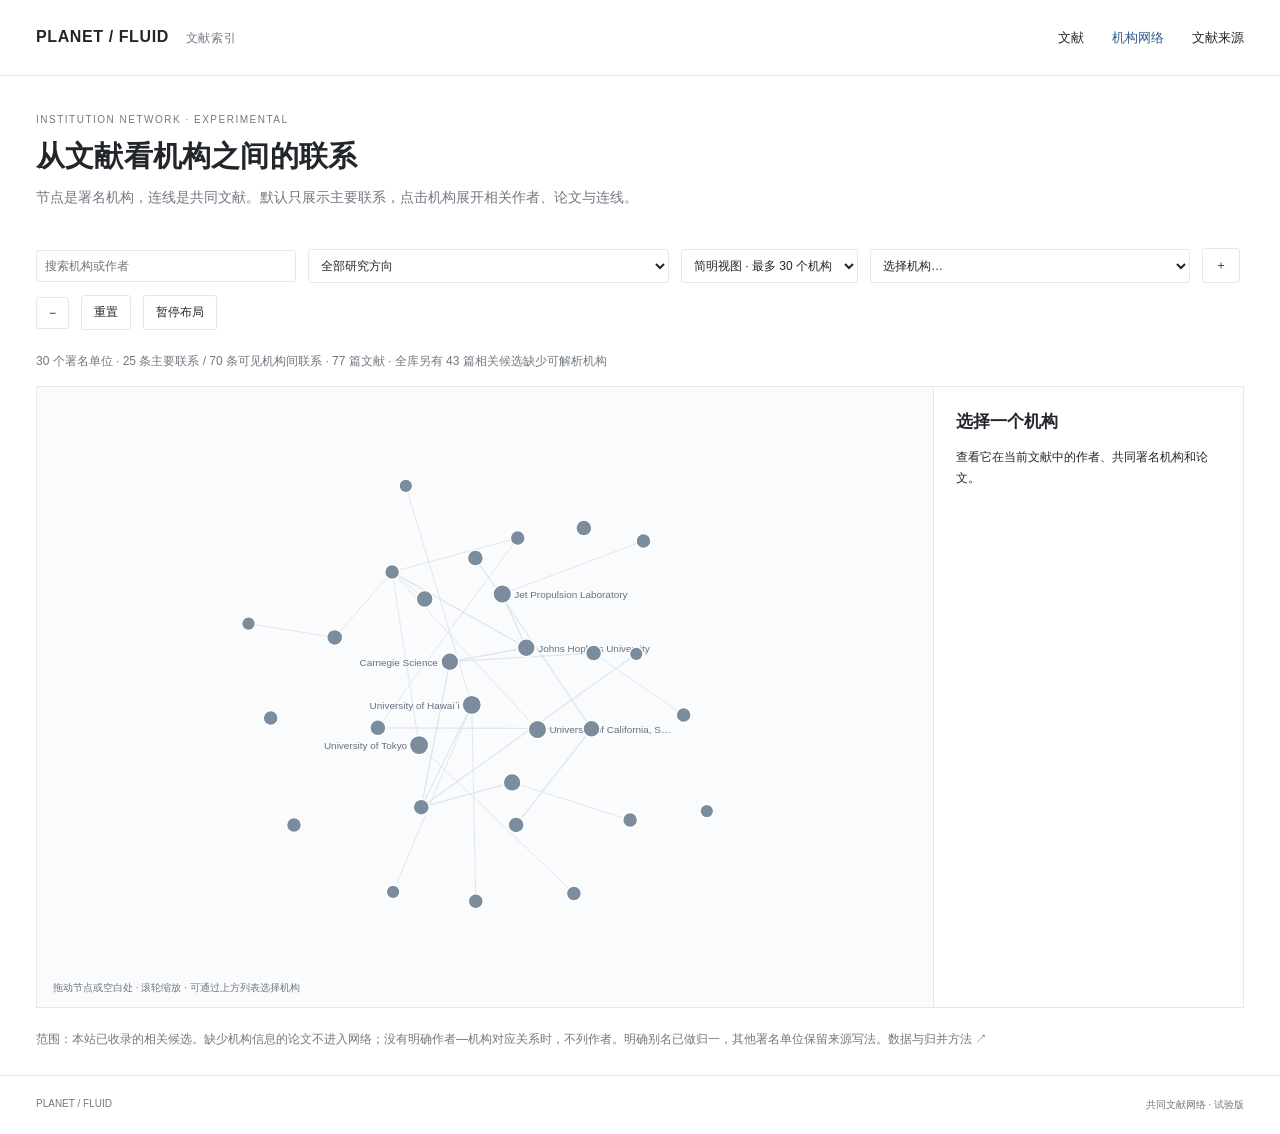
==== network.html @ ff751680 "Split dynamics and ocean/GFD topics and show bilingual research areas" ====
<!doctype html><html lang="zh-CN"><head><meta charset="utf-8"><meta name="viewport" content="width=device-width,initial-scale=1"><title>机构网络 · 行星与流体</title><link rel="icon" href="favicon.svg"><link rel="stylesheet" href="style.css?v=20260924-topics"></head><body><header><a class="brand" href="./">PLANET / FLUID <small>文献索引</small></a><nav aria-label="主导航"><a href="./">文献</a><a class="current" href="network.html">机构网络</a><a href="sources.html">文献来源</a></nav></header><main class="network-main"><section class="intro-header"><div class="eyebrow">INSTITUTION NETWORK · EXPERIMENTAL</div><h1>从文献看机构之间的联系</h1><p>节点是署名机构，连线是共同文献。默认只展示主要联系，点击机构展开相关作者、论文与连线。</p></section><div class="graph-toolbar"><input id="institution-search" type="search" aria-label="搜索机构或作者" placeholder="搜索机构或作者"><select id="network-topic" aria-label="筛选研究方向"><option value="all">全部研究方向</option></select><select id="min-papers" aria-label="最少文献数"><option value="overview" selected>简明视图 · 最多 30 个机构</option><option value="2">至少 2 篇文献的机构</option><option value="1">全部机构</option></select><select id="institution-select" class="institution-select" aria-label="选择机构"><option value="">选择机构…</option></select><button id="zoom-in" aria-label="放大网络">＋</button><button id="zoom-out" aria-label="缩小网络">−</button><button id="reset-graph">重置</button><button id="pause-graph">暂停布局</button></div><div id="graph-stats" class="graph-stats" role="status">正在构建机构网络…</div><div class="graph-layout"><div class="graph-canvas"><svg id="graph" viewBox="0 0 900 620" role="group" aria-label="机构共同文献网络"></svg><div class="graph-hint">拖动节点或空白处 · 滚轮缩放 · 可通过上方列表选择机构</div></div><aside id="graph-detail" class="graph-detail"><h2>选择一个机构</h2><p>查看它在当前文献中的作者、共同署名机构和论文。</p><p>机构信息只反映论文署名，不能据此判断作者目前的任职关系。</p></aside></div><p class="network-disclaimer">范围：本站已收录的相关候选。缺少机构信息的论文不进入网络；没有明确作者—机构对应关系时，不列作者。明确别名已做归一，其他署名单位保留来源写法。<a href="sources.html">数据与归并方法 ↗</a></p></main><footer><span>PLANET / FLUID</span><span>共同文献网络 · 试验版</span></footer><script src="network.js?v=20260924-topics" defer></script></body></html>
---- style.css ----
:root{--ink:#22262b;--muted:#727880;--paper:#fff;--line:#e4e7eb;--accent:#335c8a;--soft:#f5f6f8;--green:#335c8a}*{box-sizing:border-box}body{margin:0;background:var(--paper);color:var(--ink);font-family:-apple-system,BlinkMacSystemFont,"Segoe UI","PingFang SC","Microsoft YaHei",sans-serif;font-size:14px}a{color:inherit;text-decoration:none}a:hover{color:var(--accent);text-decoration:underline}button,input,select{font:inherit}button{cursor:pointer}button,input,select{border:1px solid var(--line);border-radius:3px;background:white;color:var(--ink)}button:focus-visible,a:focus-visible,select:focus-visible,input:focus-visible{outline:2px solid #4777ae;outline-offset:3px}header,main,footer{max-width:1400px;margin:auto}header{min-height:76px;display:flex;gap:22px;align-items:center;justify-content:space-between;border-bottom:1px solid var(--line);padding:14px 36px}.brand{font-size:16px;font-weight:650;letter-spacing:.6px}.brand small{font-size:12px;font-weight:400;color:var(--muted);margin-left:12px}header nav{display:flex;gap:28px;font-size:13px}header .current{color:var(--accent)}main{padding:0 36px}.intro-header{padding:38px 0 26px}.eyebrow{font-size:10px;letter-spacing:1.5px;color:var(--muted)}h1{font-size:29px;letter-spacing:.2px;font-weight:600;margin:12px 0}.intro-header p{color:var(--muted);margin:12px 0 0;font-size:14px}.status-bar{border-top:1px solid var(--line);border-bottom:1px solid var(--line);padding:13px 0;display:flex;justify-content:space-between;gap:15px;color:var(--muted);font-size:12px}.status-bar a{color:var(--accent)}.workspace{display:grid;grid-template-columns:200px minmax(0,1fr);gap:34px;padding-top:28px}.section-label{font-size:11px;color:var(--muted);margin-bottom:14px;letter-spacing:1px}#topics{display:flex;flex-direction:column;gap:2px}#topics button{display:flex;justify-content:space-between;gap:8px;padding:11px 10px;text-align:left;border:0;background:transparent;font-size:12px}#topics button span{font-size:10px;color:var(--muted)}#topics button.active{background:var(--soft);color:var(--accent);font-weight:600;border-left:2px solid var(--accent);border-radius:0}.aside-note{border-top:1px solid var(--line);margin-top:26px;padding:18px 10px;font-size:11px;line-height:1.9;color:var(--muted)}.aside-note p{margin:4px 0}.feed-heading{display:flex;align-items:center;justify-content:space-between;gap:16px;margin-bottom:17px}h2{font-size:18px;font-weight:600;margin:0}.feed-heading h2 span{font-size:12px;color:var(--muted);font-weight:400;margin-left:10px}.search{max-width:380px;width:50%}.search input{padding:10px 12px;width:100%;font-size:12px}.filters{display:flex;justify-content:space-between;align-items:center;flex-wrap:wrap;gap:12px;border-bottom:1px solid var(--line);padding-bottom:15px;font-size:11px}.segments{display:flex;gap:5px}.segments button{border:0;padding:7px 10px;background:transparent;color:var(--muted);font-size:11px}.segments .active{color:var(--ink);background:var(--soft);font-weight:600}.filter-selects{display:flex;gap:14px}.filters select{font-size:11px;padding:5px 3px;max-width:150px}.filters label{color:var(--muted)}#notice{font-size:11px;color:var(--muted);line-height:1.7;margin:12px 0}#notice:empty{display:none}.paper{padding:24px 0;border-bottom:1px solid var(--line)}.paper-meta{display:flex;flex-wrap:wrap;align-items:center;gap:7px 16px;font-size:10px;color:var(--muted);line-height:1.6}.source{color:var(--accent);font-weight:600}.paper h3{font-family:Georgia,"Times New Roman",serif;font-size:20px;line-height:1.4;font-weight:500;margin:10px 0}.authors{font-size:12px;line-height:1.7;color:#505862;overflow-wrap:anywhere}.institutions{font-size:11px;color:var(--muted);line-height:1.7;margin:5px 0;overflow-wrap:anywhere}.tags{display:flex;flex-wrap:wrap;gap:5px;margin:12px 0}.tag{background:var(--soft);font-size:10px;color:#505e6e;padding:3px 7px}.tag.mechanism{background:transparent;border:1px solid var(--line);padding:2px 6px;color:var(--muted)}.intro{margin:14px 0}.intro p{line-height:1.8;font-size:13px;margin:6px 0}.intro p[lang=en]{font-size:12px;line-height:1.65;color:#6c737c}.intro small{font-size:10px;color:#91979d}.reason{font-size:10px;line-height:1.7;color:var(--muted);margin:9px 0}.paper details{font-size:12px;color:var(--muted);margin:11px 0}.paper summary{cursor:pointer;font-size:11px}.paper details p{line-height:1.8;overflow-wrap:anywhere}.paper-actions{display:flex;gap:20px;font-size:11px;color:var(--accent);margin-top:16px}.empty{padding:60px 20px;line-height:2;text-align:center;color:var(--muted)}#more{display:block;margin:24px auto;padding:10px 26px;font-size:12px}#more[hidden]{display:none}#about{margin-top:44px;border-top:1px solid var(--line);padding:28px 0;color:var(--muted);font-size:12px;line-height:1.9}#about h2{font-size:14px;color:var(--ink)}#about a{color:var(--accent)}footer{border-top:1px solid var(--line);display:flex;justify-content:space-between;gap:15px;padding:22px 36px;font-size:10px;color:var(--muted)}.source-page{max-width:1000px;padding-top:36px;padding-bottom:50px}.source-page h1{font-size:28px}.source-page h2{font-size:18px;margin-top:32px}.source-page p,.source-page li{line-height:1.9;font-size:13px}.source-page a{color:var(--accent)}.source-page table{width:100%;border-collapse:collapse;font-size:12px}.source-page td,.source-page th{border-bottom:1px solid var(--line);padding:12px 8px;vertical-align:top;text-align:left;line-height:1.7}.source-page th{font-weight:500;background:var(--soft)}.source-group h3{font-size:14px;margin-top:28px}.source-state{font-size:10px;color:var(--muted);display:block}.directory-link{display:inline-block;margin:6px 18px 6px 0}.network-main{max-width:1600px}.graph-toolbar{display:flex;gap:12px;flex-wrap:wrap;align-items:center;padding:15px 0;font-size:12px}.graph-toolbar input,.graph-toolbar select{padding:8px}.graph-toolbar input{width:260px}.graph-toolbar button{padding:8px 12px}.graph-layout{display:grid;grid-template-columns:minmax(0,1fr) 310px;border:1px solid var(--line);min-height:580px;margin-bottom:20px}.graph-canvas{min-width:0;background:#fafbfc;position:relative;overflow:hidden}#graph{width:100%;height:620px;display:block;touch-action:none}.graph-hint{position:absolute;bottom:12px;left:16px;font-size:10px;color:var(--muted);pointer-events:none}.graph-detail{padding:22px;border-left:1px solid var(--line);overflow-y:auto;max-height:620px}.graph-detail h2{font-size:17px;line-height:1.5;overflow-wrap:anywhere}.graph-detail h3{font-size:12px;margin:24px 0 12px}.graph-detail p,.graph-detail li{font-size:12px;line-height:1.8;overflow-wrap:anywhere}.graph-detail ul{padding-left:16px}.graph-detail a{color:var(--accent)}.graph-detail small{color:var(--muted);font-size:10px}.graph-stats{font-size:12px;color:var(--muted);margin:8px 0 16px}.graph-node{cursor:pointer;outline:none}.graph-node circle{fill:#7b8c9d;stroke:#fff;stroke-width:1.4}.graph-node text{font-size:10px;fill:#647180;pointer-events:none}.graph-node.selected circle,.graph-node:focus circle{fill:#315f92;stroke:#1f3f66;stroke-width:2}.graph-node.selected text{fill:#1d3552;font-weight:600}.graph-edge{stroke:#d5dde5;stroke-opacity:.7}.graph-edge.selected{stroke:#6c91b7;stroke-opacity:.9}.graph-node.dim,.graph-edge.dim{opacity:.12}.network-disclaimer{font-size:12px;color:var(--muted);line-height:1.9;margin-bottom:24px}.institution-select{max-width:320px} @media(max-width:900px){.workspace{grid-template-columns:170px minmax(0,1fr);gap:22px}.graph-layout{grid-template-columns:minmax(0,1fr)}.graph-detail{border-left:0;border-top:1px solid var(--line);max-height:360px}#graph{height:490px}.graph-layout{min-height:0}}@media(max-width:640px){header,main,footer{padding-left:18px;padding-right:18px}header{flex-wrap:wrap;gap:15px;min-height:86px}.brand{font-size:14px}header nav{gap:22px;font-size:12px}.intro-header{padding-top:26px}h1{font-size:24px}.workspace{display:block;padding-top:20px}aside .section-label,.aside-note{display:none}#topics{flex-direction:row;overflow-x:auto;padding-bottom:14px;margin-bottom:14px}#topics button{white-space:nowrap;padding:9px}#topics button.active{border-left:0;border-bottom:2px solid var(--accent)}.feed-heading{gap:8px}.search{width:65%}.paper h3{font-size:18px}.filter-selects{width:100%;justify-content:space-between}.filters{gap:8px}.paper-meta{gap:5px 12px}.source-page table{font-size:11px}.source-page td{padding:9px 4px}.graph-toolbar input{width:100%}.graph-toolbar select{max-width:100%}#graph{height:430px}.graph-detail{padding:18px}.graph-hint{font-size:9px}.intro-header p{font-size:12px}footer{font-size:9px}}
.institution-link{border:0;background:none;padding:0;text-align:left;color:var(--accent);font-size:12px;line-height:1.7}.paper-actions{flex-wrap:wrap}.source-group td:first-child{width:52%}

#topics button .topic-label{font-size:12px;color:inherit;min-width:0}#topics .topic-label small{display:block;font-size:10px;font-weight:400;color:var(--muted);line-height:1.45;margin-top:4px;white-space:normal}#topics button>span:last-child{flex-shrink:0}
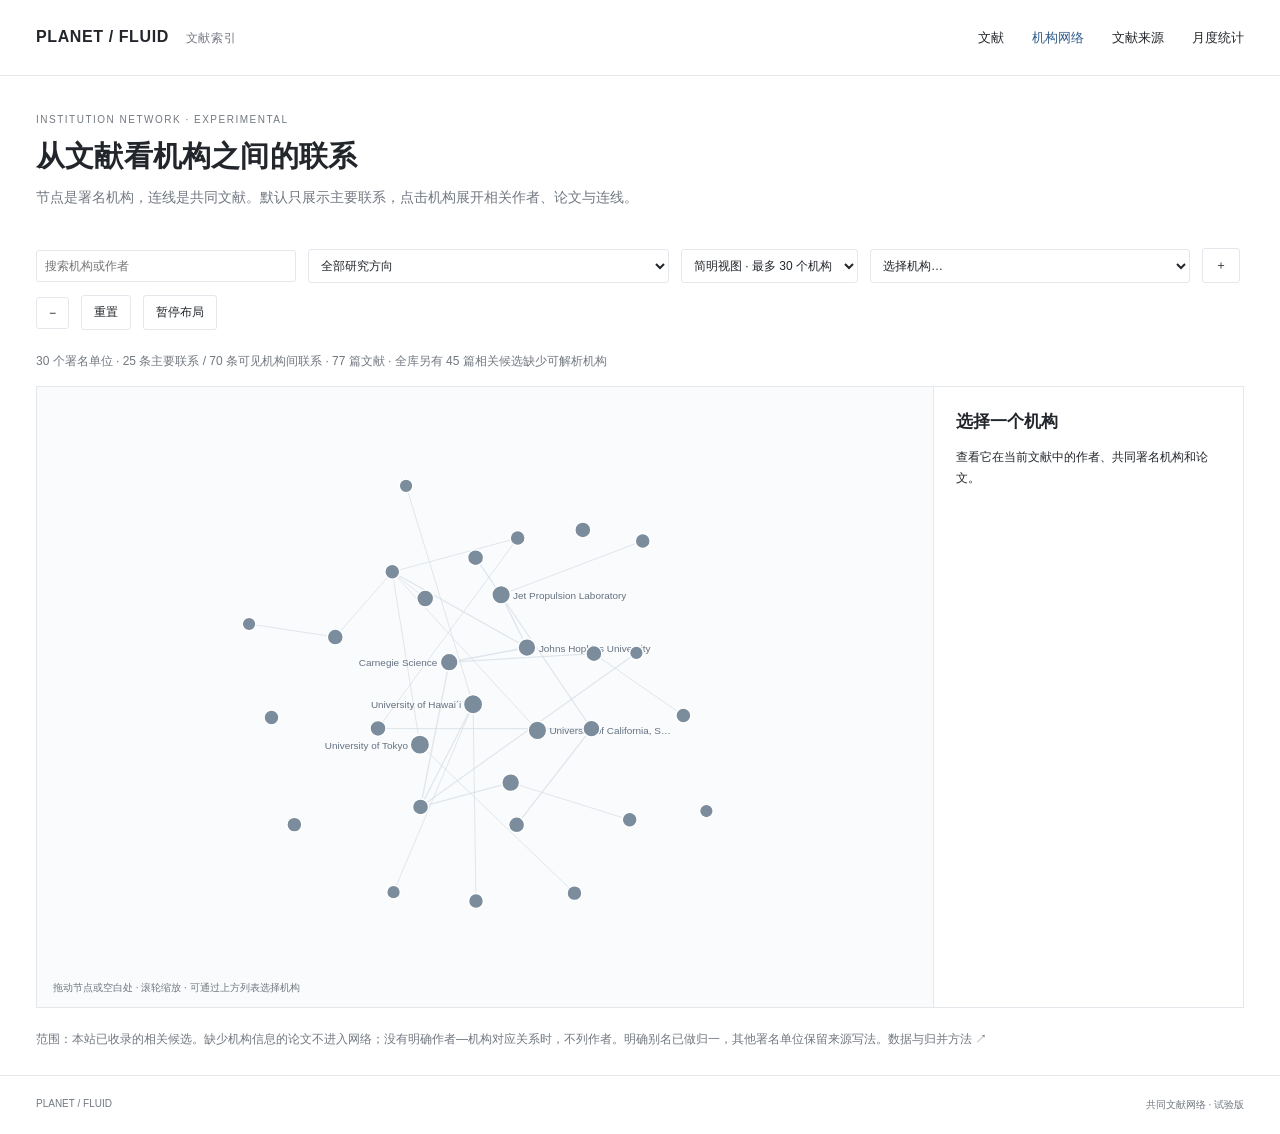
==== commit 9f1d6346: "Recover missing journal records and add monthly journal bar charts" ====
--- a/network.html
+++ b/network.html
@@ -1 +1 @@
-<!doctype html><html lang="zh-CN"><head><meta charset="utf-8"><meta name="viewport" content="width=device-width,initial-scale=1"><title>机构网络 · 行星与流体</title><link rel="icon" href="favicon.svg"><link rel="stylesheet" href="style.css?v=20260924-topics"></head><body><header><a class="brand" href="./">PLANET / FLUID <small>文献索引</small></a><nav aria-label="主导航"><a href="./">文献</a><a class="current" href="network.html">机构网络</a><a href="sources.html">文献来源</a></nav></header><main class="network-main"><section class="intro-header"><div class="eyebrow">INSTITUTION NETWORK · EXPERIMENTAL</div><h1>从文献看机构之间的联系</h1><p>节点是署名机构，连线是共同文献。默认只展示主要联系，点击机构展开相关作者、论文与连线。</p></section><div class="graph-toolbar"><input id="institution-search" type="search" aria-label="搜索机构或作者" placeholder="搜索机构或作者"><select id="network-topic" aria-label="筛选研究方向"><option value="all">全部研究方向</option></select><select id="min-papers" aria-label="最少文献数"><option value="overview" selected>简明视图 · 最多 30 个机构</option><option value="2">至少 2 篇文献的机构</option><option value="1">全部机构</option></select><select id="institution-select" class="institution-select" aria-label="选择机构"><option value="">选择机构…</option></select><button id="zoom-in" aria-label="放大网络">＋</button><button id="zoom-out" aria-label="缩小网络">−</button><button id="reset-graph">重置</button><button id="pause-graph">暂停布局</button></div><div id="graph-stats" class="graph-stats" role="status">正在构建机构网络…</div><div class="graph-layout"><div class="graph-canvas"><svg id="graph" viewBox="0 0 900 620" role="group" aria-label="机构共同文献网络"></svg><div class="graph-hint">拖动节点或空白处 · 滚轮缩放 · 可通过上方列表选择机构</div></div><aside id="graph-detail" class="graph-detail"><h2>选择一个机构</h2><p>查看它在当前文献中的作者、共同署名机构和论文。</p><p>机构信息只反映论文署名，不能据此判断作者目前的任职关系。</p></aside></div><p class="network-disclaimer">范围：本站已收录的相关候选。缺少机构信息的论文不进入网络；没有明确作者—机构对应关系时，不列作者。明确别名已做归一，其他署名单位保留来源写法。<a href="sources.html">数据与归并方法 ↗</a></p></main><footer><span>PLANET / FLUID</span><span>共同文献网络 · 试验版</span></footer><script src="network.js?v=20260924-topics" defer></script></body></html>
+<!doctype html><html lang="zh-CN"><head><meta charset="utf-8"><meta name="viewport" content="width=device-width,initial-scale=1"><title>机构网络 · 行星与流体</title><link rel="icon" href="favicon.svg"><link rel="stylesheet" href="style.css?v=20260924-stats"></head><body><header><a class="brand" href="./">PLANET / FLUID <small>文献索引</small></a><nav aria-label="主导航"><a href="./">文献</a><a class="current" href="network.html">机构网络</a><a href="sources.html">文献来源</a><a href="sources.html#statistics">月度统计</a></nav></header><main class="network-main"><section class="intro-header"><div class="eyebrow">INSTITUTION NETWORK · EXPERIMENTAL</div><h1>从文献看机构之间的联系</h1><p>节点是署名机构，连线是共同文献。默认只展示主要联系，点击机构展开相关作者、论文与连线。</p></section><div class="graph-toolbar"><input id="institution-search" type="search" aria-label="搜索机构或作者" placeholder="搜索机构或作者"><select id="network-topic" aria-label="筛选研究方向"><option value="all">全部研究方向</option></select><select id="min-papers" aria-label="最少文献数"><option value="overview" selected>简明视图 · 最多 30 个机构</option><option value="2">至少 2 篇文献的机构</option><option value="1">全部机构</option></select><select id="institution-select" class="institution-select" aria-label="选择机构"><option value="">选择机构…</option></select><button id="zoom-in" aria-label="放大网络">＋</button><button id="zoom-out" aria-label="缩小网络">−</button><button id="reset-graph">重置</button><button id="pause-graph">暂停布局</button></div><div id="graph-stats" class="graph-stats" role="status">正在构建机构网络…</div><div class="graph-layout"><div class="graph-canvas"><svg id="graph" viewBox="0 0 900 620" role="group" aria-label="机构共同文献网络"></svg><div class="graph-hint">拖动节点或空白处 · 滚轮缩放 · 可通过上方列表选择机构</div></div><aside id="graph-detail" class="graph-detail"><h2>选择一个机构</h2><p>查看它在当前文献中的作者、共同署名机构和论文。</p><p>机构信息只反映论文署名，不能据此判断作者目前的任职关系。</p></aside></div><p class="network-disclaimer">范围：本站已收录的相关候选。缺少机构信息的论文不进入网络；没有明确作者—机构对应关系时，不列作者。明确别名已做归一，其他署名单位保留来源写法。<a href="sources.html">数据与归并方法 ↗</a></p></main><footer><span>PLANET / FLUID</span><span>共同文献网络 · 试验版</span></footer><script src="network.js?v=20260924-stats" defer></script></body></html>
--- a/style.css
+++ b/style.css
@@ -2,3 +2,4 @@
 .institution-link{border:0;background:none;padding:0;text-align:left;color:var(--accent);font-size:12px;line-height:1.7}.paper-actions{flex-wrap:wrap}.source-group td:first-child{width:52%}
 
 #topics button .topic-label{font-size:12px;color:inherit;min-width:0}#topics .topic-label small{display:block;font-size:10px;font-weight:400;color:var(--muted);line-height:1.45;margin-top:4px;white-space:normal}#topics button>span:last-child{flex-shrink:0}
+.statistics{border-top:1px solid var(--line);margin:32px 0;padding-top:24px;scroll-margin-top:20px}.statistics h2{font-size:20px;margin:8px 0 20px}.stats-controls{display:flex;flex-wrap:wrap;gap:12px 24px}.stats-controls label{font-size:12px;color:var(--muted)}.stats-controls select{display:block;max-width:100%;padding:8px;margin-top:6px}.stats-note{font-size:12px!important;color:var(--muted);line-height:1.8}.stats-chart{margin:24px 0}.bar-scale{font-size:11px;color:var(--muted);margin-bottom:12px}.bar-columns{display:flex;gap:clamp(8px,3vw,32px);align-items:flex-end}.bar-column{flex:1;min-width:0;text-align:center;font-size:11px;color:var(--muted)}.bar-value{display:block;color:var(--ink);margin-bottom:6px}.bar-track{height:180px;display:flex;align-items:flex-end;border-bottom:1px solid var(--line);margin-bottom:10px;background:repeating-linear-gradient(to top,transparent 0,transparent 44px,#edf0f3 44px,#edf0f3 45px)}.bar-fill{width:70%;margin:auto auto 0;background:#587b9e;min-height:0}.bar-fill.missing{background:repeating-linear-gradient(45deg,#eceff2,#eceff2 4px,#fff 4px,#fff 8px)}.stats-table{overflow-x:auto;margin:16px 0}.stats-table table{width:100%;min-width:700px;border-collapse:collapse;font-size:12px}.stats-table th,.stats-table td{padding:10px 8px;border-bottom:1px solid var(--line);text-align:right}.stats-table th:first-child{text-align:left;max-width:260px}.stats-table th{font-weight:500}.stats-table td{position:relative;min-width:68px}.cell-bar{display:block;height:3px;background:#a6b8ca;margin-top:4px}.statistics summary{font-size:12px;cursor:pointer}.statistics caption{text-align:left;color:var(--muted);padding:10px 0}.statistics a{color:var(--accent);font-size:12px}.stats-controls [hidden]{display:none}
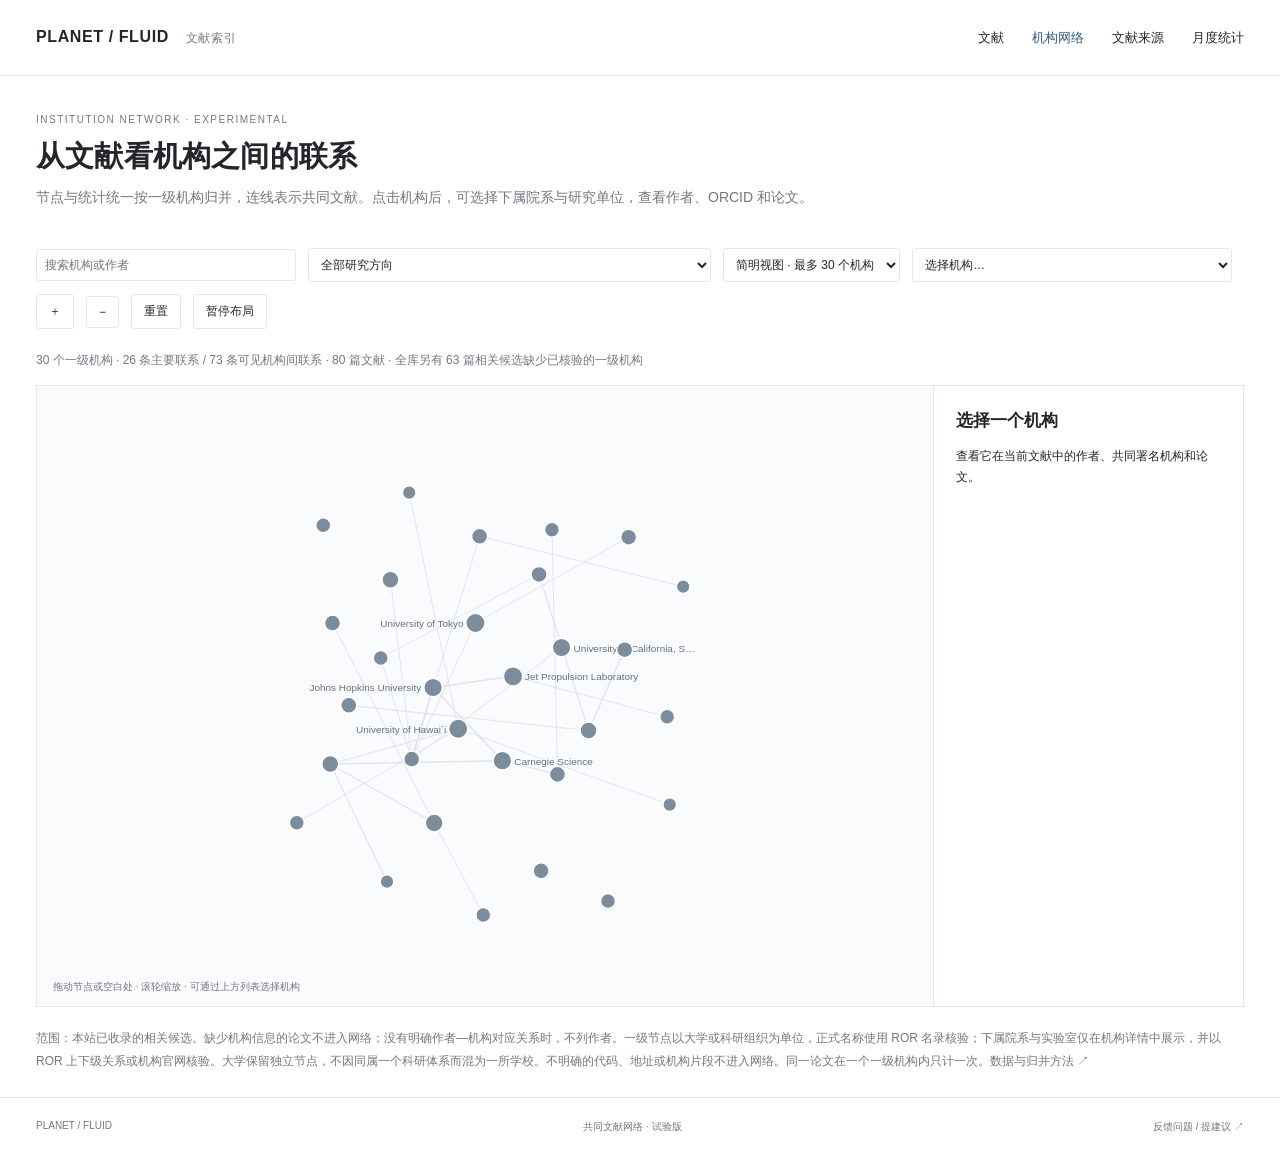
==== commit ff72f638: "Verify parent institution networks, bilingual names, ORCIDs and feedback links" ====
--- a/network.html
+++ b/network.html
@@ -1 +1 @@
-<!doctype html><html lang="zh-CN"><head><meta charset="utf-8"><meta name="viewport" content="width=device-width,initial-scale=1"><title>机构网络 · 行星与流体</title><link rel="icon" href="favicon.svg"><link rel="stylesheet" href="style.css?v=20260924-stats"></head><body><header><a class="brand" href="./">PLANET / FLUID <small>文献索引</small></a><nav aria-label="主导航"><a href="./">文献</a><a class="current" href="network.html">机构网络</a><a href="sources.html">文献来源</a><a href="sources.html#statistics">月度统计</a></nav></header><main class="network-main"><section class="intro-header"><div class="eyebrow">INSTITUTION NETWORK · EXPERIMENTAL</div><h1>从文献看机构之间的联系</h1><p>节点是署名机构，连线是共同文献。默认只展示主要联系，点击机构展开相关作者、论文与连线。</p></section><div class="graph-toolbar"><input id="institution-search" type="search" aria-label="搜索机构或作者" placeholder="搜索机构或作者"><select id="network-topic" aria-label="筛选研究方向"><option value="all">全部研究方向</option></select><select id="min-papers" aria-label="最少文献数"><option value="overview" selected>简明视图 · 最多 30 个机构</option><option value="2">至少 2 篇文献的机构</option><option value="1">全部机构</option></select><select id="institution-select" class="institution-select" aria-label="选择机构"><option value="">选择机构…</option></select><button id="zoom-in" aria-label="放大网络">＋</button><button id="zoom-out" aria-label="缩小网络">−</button><button id="reset-graph">重置</button><button id="pause-graph">暂停布局</button></div><div id="graph-stats" class="graph-stats" role="status">正在构建机构网络…</div><div class="graph-layout"><div class="graph-canvas"><svg id="graph" viewBox="0 0 900 620" role="group" aria-label="机构共同文献网络"></svg><div class="graph-hint">拖动节点或空白处 · 滚轮缩放 · 可通过上方列表选择机构</div></div><aside id="graph-detail" class="graph-detail"><h2>选择一个机构</h2><p>查看它在当前文献中的作者、共同署名机构和论文。</p><p>机构信息只反映论文署名，不能据此判断作者目前的任职关系。</p></aside></div><p class="network-disclaimer">范围：本站已收录的相关候选。缺少机构信息的论文不进入网络；没有明确作者—机构对应关系时，不列作者。明确别名已做归一，其他署名单位保留来源写法。<a href="sources.html">数据与归并方法 ↗</a></p></main><footer><span>PLANET / FLUID</span><span>共同文献网络 · 试验版</span></footer><script src="network.js?v=20260924-stats" defer></script></body></html>
+<!doctype html><html lang="zh-CN"><head><meta charset="utf-8"><meta name="viewport" content="width=device-width,initial-scale=1"><title>机构网络 · 行星与流体</title><link rel="icon" href="favicon.svg"><link rel="stylesheet" href="style.css?v=20260924-institutions"></head><body><header><a class="brand" href="./">PLANET / FLUID <small>文献索引</small></a><nav aria-label="主导航"><a href="./">文献</a><a class="current" href="network.html">机构网络</a><a href="sources.html">文献来源</a><a href="sources.html#statistics">月度统计</a></nav></header><main class="network-main"><section class="intro-header"><div class="eyebrow">INSTITUTION NETWORK · EXPERIMENTAL</div><h1>从文献看机构之间的联系</h1><p>节点与统计统一按一级机构归并，连线表示共同文献。点击机构后，可选择下属院系与研究单位，查看作者、ORCID 和论文。</p></section><div class="graph-toolbar"><input id="institution-search" type="search" aria-label="搜索机构或作者" placeholder="搜索机构或作者"><select id="network-topic" aria-label="筛选研究方向"><option value="all">全部研究方向</option></select><select id="min-papers" aria-label="最少文献数"><option value="overview" selected>简明视图 · 最多 30 个机构</option><option value="2">至少 2 篇文献的机构</option><option value="1">全部机构</option></select><select id="institution-select" class="institution-select" aria-label="选择机构"><option value="">选择机构…</option></select><button id="zoom-in" aria-label="放大网络">＋</button><button id="zoom-out" aria-label="缩小网络">−</button><button id="reset-graph">重置</button><button id="pause-graph">暂停布局</button></div><div id="graph-stats" class="graph-stats" role="status">正在构建机构网络…</div><div class="graph-layout"><div class="graph-canvas"><svg id="graph" viewBox="0 0 900 620" role="group" aria-label="机构共同文献网络"></svg><div class="graph-hint">拖动节点或空白处 · 滚轮缩放 · 可通过上方列表选择机构</div></div><aside id="graph-detail" class="graph-detail"><h2>选择一个机构</h2><p>查看它在当前文献中的作者、共同署名机构和论文。</p><p>机构信息只反映论文署名，不能据此判断作者目前的任职关系。</p></aside></div><p class="network-disclaimer">范围：本站已收录的相关候选。缺少机构信息的论文不进入网络；没有明确作者—机构对应关系时，不列作者。一级节点以大学或科研组织为单位，正式名称使用 ROR 名录核验；下属院系与实验室仅在机构详情中展示，并以 ROR 上下级关系或机构官网核验。大学保留独立节点，不因同属一个科研体系而混为一所学校。不明确的代码、地址或机构片段不进入网络。同一论文在一个一级机构内只计一次。<a href="sources.html">数据与归并方法 ↗</a></p></main><footer><span>PLANET / FLUID</span><span>共同文献网络 · 试验版</span><a href="mailto:pku_junyang_group@163.com?subject=%E6%96%87%E7%8C%AE%E9%9B%B7%E8%BE%BE%EF%BC%9A%E9%97%AE%E9%A2%98%E5%8F%8D%E9%A6%88%E4%B8%8E%E5%BB%BA%E8%AE%AE" aria-label="给管理员发邮件：pku_junyang_group@163.com">反馈问题 / 提建议 ↗</a></footer><script src="network.js?v=20260924-institutions" defer></script></body></html>
--- a/style.css
+++ b/style.css
@@ -3,3 +3,9 @@
 
 #topics button .topic-label{font-size:12px;color:inherit;min-width:0}#topics .topic-label small{display:block;font-size:10px;font-weight:400;color:var(--muted);line-height:1.45;margin-top:4px;white-space:normal}#topics button>span:last-child{flex-shrink:0}
 .statistics{border-top:1px solid var(--line);margin:32px 0;padding-top:24px;scroll-margin-top:20px}.statistics h2{font-size:20px;margin:8px 0 20px}.stats-controls{display:flex;flex-wrap:wrap;gap:12px 24px}.stats-controls label{font-size:12px;color:var(--muted)}.stats-controls select{display:block;max-width:100%;padding:8px;margin-top:6px}.stats-note{font-size:12px!important;color:var(--muted);line-height:1.8}.stats-chart{margin:24px 0}.bar-scale{font-size:11px;color:var(--muted);margin-bottom:12px}.bar-columns{display:flex;gap:clamp(8px,3vw,32px);align-items:flex-end}.bar-column{flex:1;min-width:0;text-align:center;font-size:11px;color:var(--muted)}.bar-value{display:block;color:var(--ink);margin-bottom:6px}.bar-track{height:180px;display:flex;align-items:flex-end;border-bottom:1px solid var(--line);margin-bottom:10px;background:repeating-linear-gradient(to top,transparent 0,transparent 44px,#edf0f3 44px,#edf0f3 45px)}.bar-fill{width:70%;margin:auto auto 0;background:#587b9e;min-height:0}.bar-fill.missing{background:repeating-linear-gradient(45deg,#eceff2,#eceff2 4px,#fff 4px,#fff 8px)}.stats-table{overflow-x:auto;margin:16px 0}.stats-table table{width:100%;min-width:700px;border-collapse:collapse;font-size:12px}.stats-table th,.stats-table td{padding:10px 8px;border-bottom:1px solid var(--line);text-align:right}.stats-table th:first-child{text-align:left;max-width:260px}.stats-table th{font-weight:500}.stats-table td{position:relative;min-width:68px}.cell-bar{display:block;height:3px;background:#a6b8ca;margin-top:4px}.statistics summary{font-size:12px;cursor:pointer}.statistics caption{text-align:left;color:var(--muted);padding:10px 0}.statistics a{color:var(--accent);font-size:12px}.stats-controls [hidden]{display:none}
+
+.extension-section{border-top:1px solid var(--line);margin-top:24px;padding-top:20px}.extension-section h2{font-size:12px;font-weight:500;margin:0 10px}.extension-section h2 small{display:block;font-size:10px;font-weight:400;color:var(--muted);margin-top:4px}.extension-section>p{font-size:10px;color:var(--muted);line-height:1.7;margin:10px}#extension-tags{display:flex;flex-direction:column;gap:2px}#extension-tags button{display:flex;justify-content:space-between;gap:8px;border:0;background:transparent;padding:9px 10px;text-align:left;font-size:11px;color:var(--muted)}#extension-tags small{display:block;font-size:10px;margin-top:3px;line-height:1.4}#extension-tags button.active{background:var(--soft);color:var(--accent);border-left:2px solid var(--accent)}#extension-tags button>span:last-child{font-size:10px;flex-shrink:0}.keyword-filter{display:flex;align-items:center;gap:12px;margin:14px 0;font-size:12px;color:var(--accent)}.keyword-filter[hidden]{display:none}.keyword-filter button{font-size:11px;padding:4px 8px}.tag.mechanism[aria-pressed=true]{background:var(--soft);border-color:var(--accent);color:var(--accent)}@media(max-width:640px){.extension-section{margin:0 0 20px;padding-top:12px}.extension-section h2 small{display:inline;margin-left:8px}#extension-tags{flex-direction:row;overflow-x:auto;padding-bottom:8px}#extension-tags button{flex-shrink:0}.extension-section>p{margin:6px 10px}#extension-tags button.active{border-left:0;border-bottom:2px solid var(--accent)}}
+
+#unit-select{display:block;width:100%;max-width:100%;margin:8px 0;padding:8px;border:1px solid #ddd;background:#fff;font:inherit}.graph-detail li a[aria-label$="ORCID"]{font-size:11px;white-space:nowrap}
+
+footer{flex-wrap:wrap;gap:12px}.graph-detail h2{overflow-wrap:anywhere}
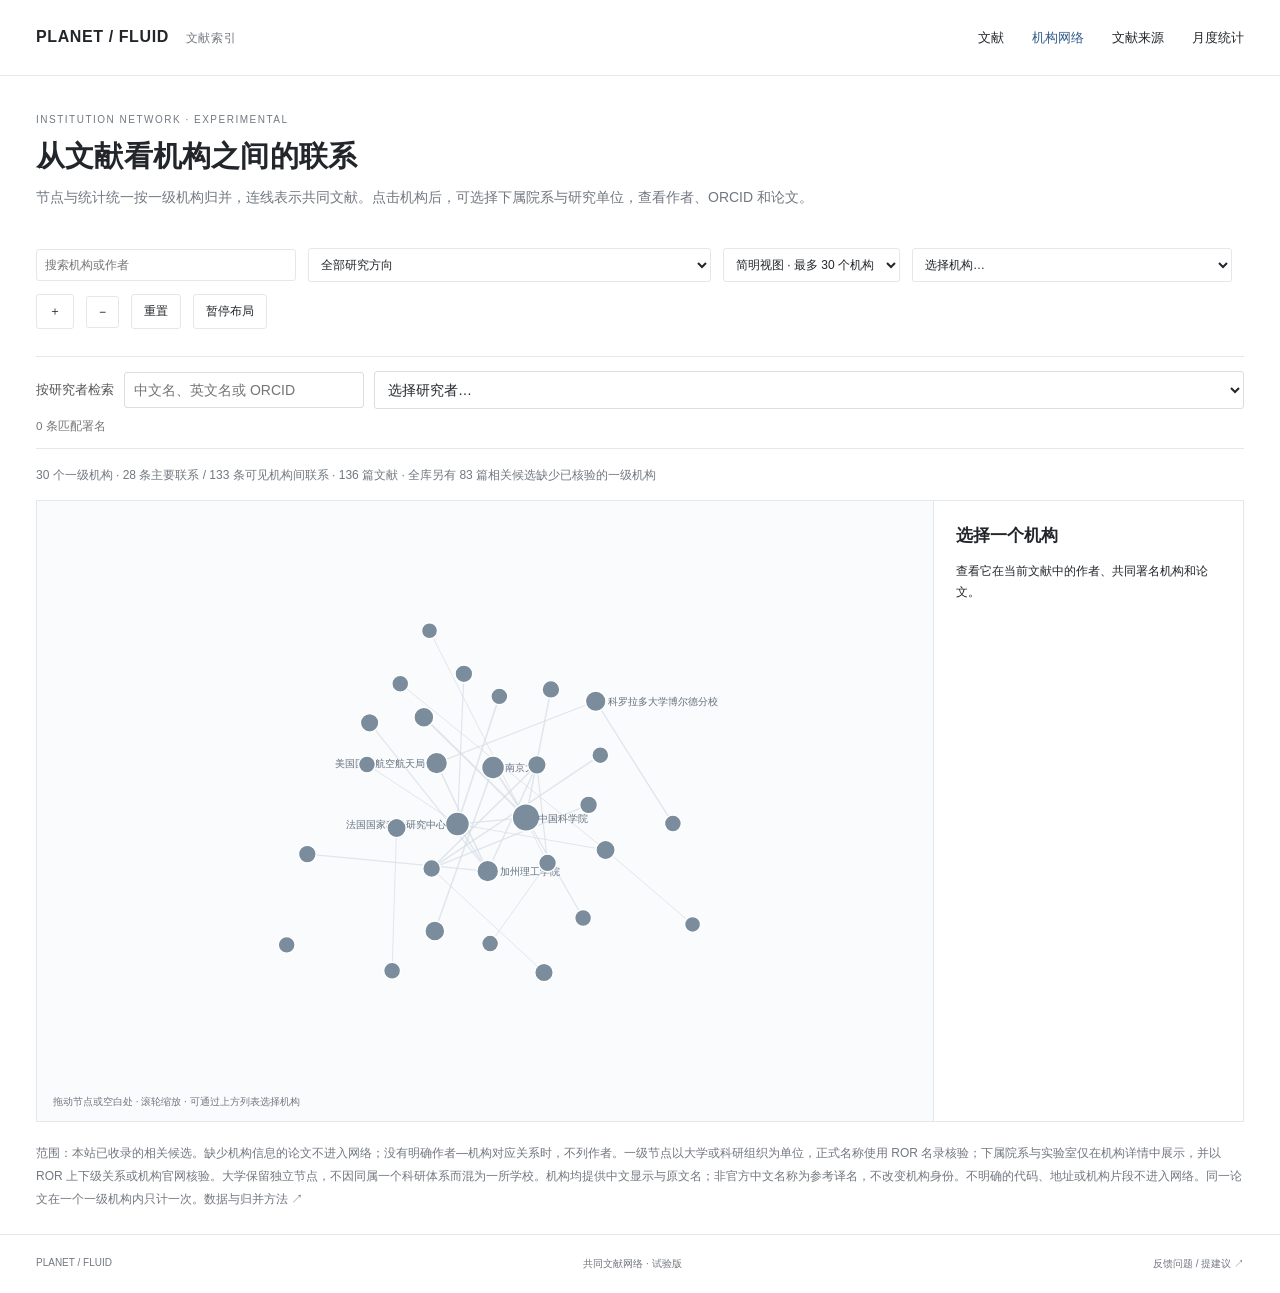
==== commit 898dff6e: "Add Chinese institution names and researcher search" ====
--- a/network.html
+++ b/network.html
@@ -1 +1 @@
-<!doctype html><html lang="zh-CN"><head><meta charset="utf-8"><meta name="viewport" content="width=device-width,initial-scale=1"><title>机构网络 · 行星与流体</title><link rel="icon" href="favicon.svg"><link rel="stylesheet" href="style.css?v=20260924-institutions"></head><body><header><a class="brand" href="./">PLANET / FLUID <small>文献索引</small></a><nav aria-label="主导航"><a href="./">文献</a><a class="current" href="network.html">机构网络</a><a href="sources.html">文献来源</a><a href="sources.html#statistics">月度统计</a></nav></header><main class="network-main"><section class="intro-header"><div class="eyebrow">INSTITUTION NETWORK · EXPERIMENTAL</div><h1>从文献看机构之间的联系</h1><p>节点与统计统一按一级机构归并，连线表示共同文献。点击机构后，可选择下属院系与研究单位，查看作者、ORCID 和论文。</p></section><div class="graph-toolbar"><input id="institution-search" type="search" aria-label="搜索机构或作者" placeholder="搜索机构或作者"><select id="network-topic" aria-label="筛选研究方向"><option value="all">全部研究方向</option></select><select id="min-papers" aria-label="最少文献数"><option value="overview" selected>简明视图 · 最多 30 个机构</option><option value="2">至少 2 篇文献的机构</option><option value="1">全部机构</option></select><select id="institution-select" class="institution-select" aria-label="选择机构"><option value="">选择机构…</option></select><button id="zoom-in" aria-label="放大网络">＋</button><button id="zoom-out" aria-label="缩小网络">−</button><button id="reset-graph">重置</button><button id="pause-graph">暂停布局</button></div><div id="graph-stats" class="graph-stats" role="status">正在构建机构网络…</div><div class="graph-layout"><div class="graph-canvas"><svg id="graph" viewBox="0 0 900 620" role="group" aria-label="机构共同文献网络"></svg><div class="graph-hint">拖动节点或空白处 · 滚轮缩放 · 可通过上方列表选择机构</div></div><aside id="graph-detail" class="graph-detail"><h2>选择一个机构</h2><p>查看它在当前文献中的作者、共同署名机构和论文。</p><p>机构信息只反映论文署名，不能据此判断作者目前的任职关系。</p></aside></div><p class="network-disclaimer">范围：本站已收录的相关候选。缺少机构信息的论文不进入网络；没有明确作者—机构对应关系时，不列作者。一级节点以大学或科研组织为单位，正式名称使用 ROR 名录核验；下属院系与实验室仅在机构详情中展示，并以 ROR 上下级关系或机构官网核验。大学保留独立节点，不因同属一个科研体系而混为一所学校。不明确的代码、地址或机构片段不进入网络。同一论文在一个一级机构内只计一次。<a href="sources.html">数据与归并方法 ↗</a></p></main><footer><span>PLANET / FLUID</span><span>共同文献网络 · 试验版</span><a href="mailto:pku_junyang_group@163.com?subject=%E6%96%87%E7%8C%AE%E9%9B%B7%E8%BE%BE%EF%BC%9A%E9%97%AE%E9%A2%98%E5%8F%8D%E9%A6%88%E4%B8%8E%E5%BB%BA%E8%AE%AE" aria-label="给管理员发邮件：pku_junyang_group@163.com">反馈问题 / 提建议 ↗</a></footer><script src="network.js?v=20260924-institutions" defer></script></body></html>
+<!doctype html><html lang="zh-CN"><head><meta charset="utf-8"><meta name="viewport" content="width=device-width,initial-scale=1"><title>机构网络 · 行星与流体</title><link rel="icon" href="favicon.svg"><link rel="stylesheet" href="style.css?v=20260924-researchers"></head><body><header><a class="brand" href="./">PLANET / FLUID <small>文献索引</small></a><nav aria-label="主导航"><a href="./">文献</a><a class="current" href="network.html">机构网络</a><a href="sources.html">文献来源</a><a href="sources.html#statistics">月度统计</a></nav></header><main class="network-main"><section class="intro-header"><div class="eyebrow">INSTITUTION NETWORK · EXPERIMENTAL</div><h1>从文献看机构之间的联系</h1><p>节点与统计统一按一级机构归并，连线表示共同文献。点击机构后，可选择下属院系与研究单位，查看作者、ORCID 和论文。</p></section><div class="graph-toolbar"><input id="institution-search" type="search" aria-label="搜索机构或作者" placeholder="搜索机构或作者"><select id="network-topic" aria-label="筛选研究方向"><option value="all">全部研究方向</option></select><select id="min-papers" aria-label="最少文献数"><option value="overview" selected>简明视图 · 最多 30 个机构</option><option value="2">至少 2 篇文献的机构</option><option value="1">全部机构</option></select><select id="institution-select" class="institution-select" aria-label="选择机构"><option value="">选择机构…</option></select><button id="zoom-in" aria-label="放大网络">＋</button><button id="zoom-out" aria-label="缩小网络">−</button><button id="reset-graph">重置</button><button id="pause-graph">暂停布局</button></div><div class="researcher-toolbar"><label for="researcher-search">按研究者检索</label><input id="researcher-search" type="search" aria-label="检索研究者姓名或 ORCID" placeholder="中文名、英文名或 ORCID"><select id="researcher-select" aria-label="选择研究者"><option value="">选择研究者…</option></select><button id="clear-researcher" type="button" hidden>清除研究者</button><small id="researcher-count" aria-live="polite"></small></div><div id="graph-stats" class="graph-stats" role="status">正在构建机构网络…</div><div class="graph-layout"><div class="graph-canvas"><svg id="graph" viewBox="0 0 900 620" role="group" aria-label="机构共同文献网络"></svg><div class="graph-hint">拖动节点或空白处 · 滚轮缩放 · 可通过上方列表选择机构</div></div><aside id="graph-detail" class="graph-detail"><h2>选择一个机构</h2><p>查看它在当前文献中的作者、共同署名机构和论文。</p><p>机构信息只反映论文署名，不能据此判断作者目前的任职关系。</p></aside></div><p class="network-disclaimer">范围：本站已收录的相关候选。缺少机构信息的论文不进入网络；没有明确作者—机构对应关系时，不列作者。一级节点以大学或科研组织为单位，正式名称使用 ROR 名录核验；下属院系与实验室仅在机构详情中展示，并以 ROR 上下级关系或机构官网核验。大学保留独立节点，不因同属一个科研体系而混为一所学校。机构均提供中文显示与原文名；非官方中文名称为参考译名，不改变机构身份。不明确的代码、地址或机构片段不进入网络。同一论文在一个一级机构内只计一次。<a href="sources.html">数据与归并方法 ↗</a></p></main><footer><span>PLANET / FLUID</span><span>共同文献网络 · 试验版</span><a href="mailto:pku_junyang_group@163.com?subject=%E6%96%87%E7%8C%AE%E9%9B%B7%E8%BE%BE%EF%BC%9A%E9%97%AE%E9%A2%98%E5%8F%8D%E9%A6%88%E4%B8%8E%E5%BB%BA%E8%AE%AE" aria-label="给管理员发邮件：pku_junyang_group@163.com">反馈问题 / 提建议 ↗</a></footer><script src="network.js?v=20260924-researchers" defer></script></body></html>
--- a/style.css
+++ b/style.css
@@ -9,3 +9,5 @@
 #unit-select{display:block;width:100%;max-width:100%;margin:8px 0;padding:8px;border:1px solid #ddd;background:#fff;font:inherit}.graph-detail li a[aria-label$="ORCID"]{font-size:11px;white-space:nowrap}
 
 footer{flex-wrap:wrap;gap:12px}.graph-detail h2{overflow-wrap:anywhere}
+
+.researcher-toolbar{display:flex;flex-wrap:wrap;align-items:center;gap:10px;margin:12px 0 18px;padding:14px 0;border-top:1px solid #e5e7eb;border-bottom:1px solid #e5e7eb}.researcher-toolbar label{font-size:13px;color:#555}.researcher-toolbar input,.researcher-toolbar select{padding:9px;border:1px solid #ddd;background:white;font:inherit;min-width:0}.researcher-toolbar input{width:240px}.researcher-toolbar select{max-width:100%;flex:1;min-width:220px}.researcher-toolbar small{flex-basis:100%;color:#777}.researcher-toolbar button{padding:8px 12px;border:1px solid #ddd;background:#fafafa}.researcher-toolbar [hidden]{display:none}@media(max-width:640px){.researcher-toolbar input,.researcher-toolbar select{width:100%;flex-basis:100%}}
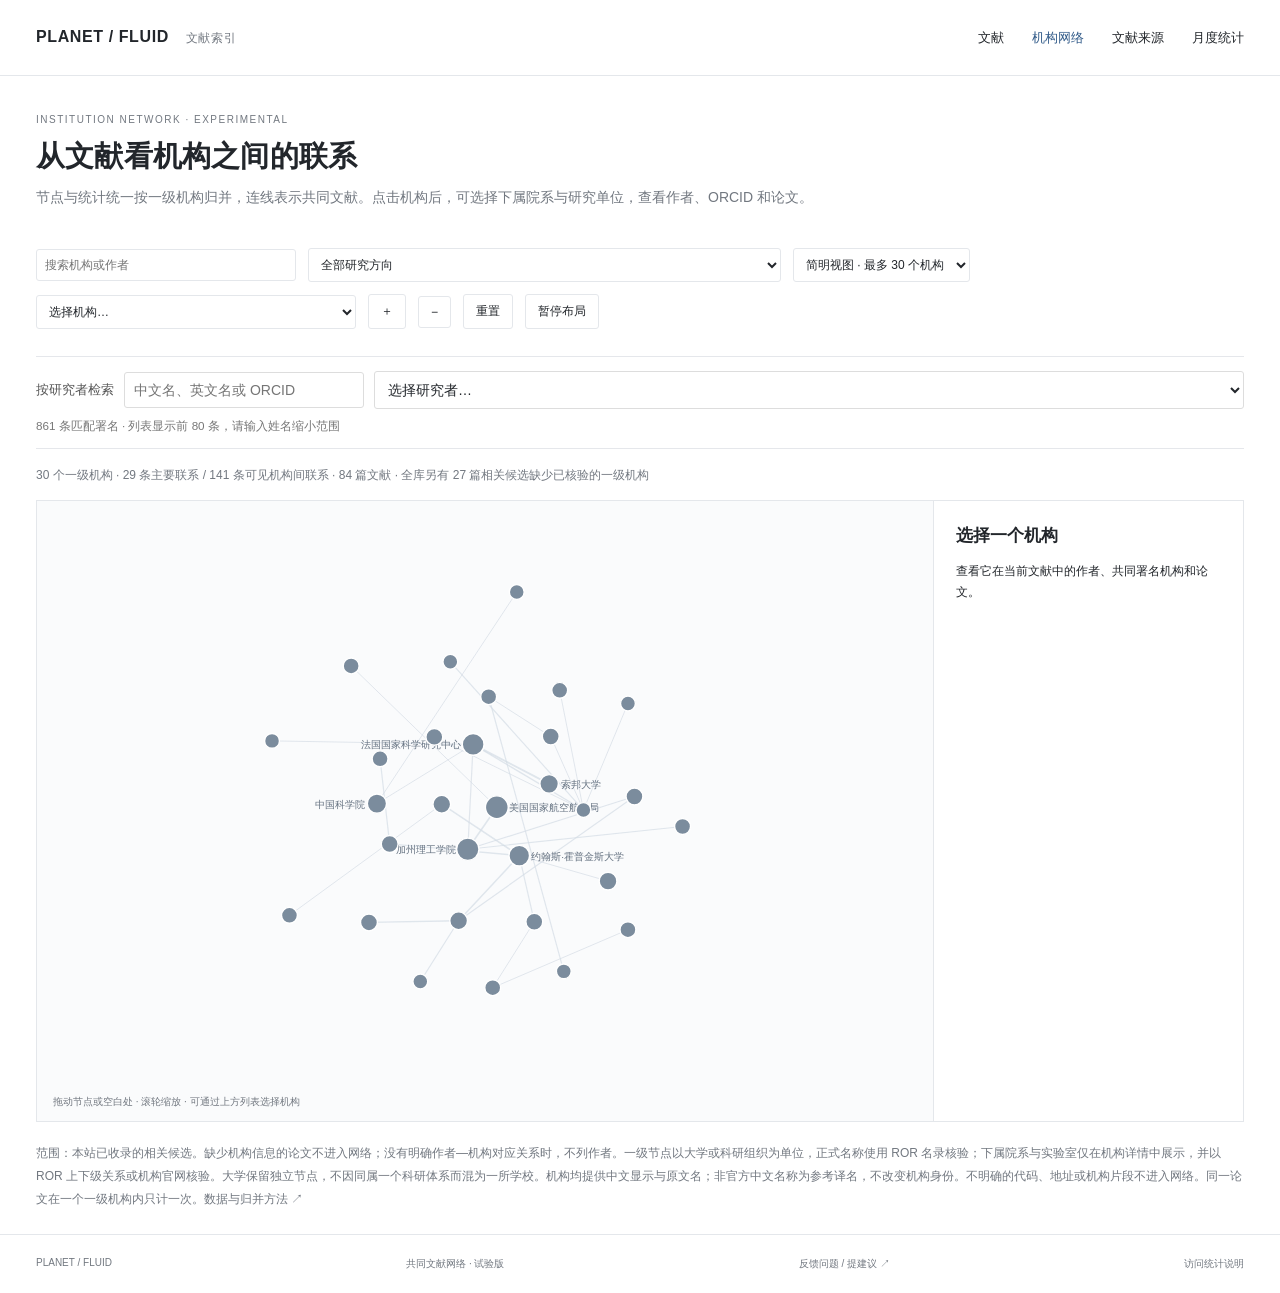
==== commit f278233b: "Add private-aware visitor statistics widget" ====
--- a/network.html
+++ b/network.html
@@ -1 +1 @@
-<!doctype html><html lang="zh-CN"><head><meta charset="utf-8"><meta name="viewport" content="width=device-width,initial-scale=1"><title>机构网络 · 行星与流体</title><link rel="icon" href="favicon.svg"><link rel="stylesheet" href="style.css?v=20260924-researchers"></head><body><header><a class="brand" href="./">PLANET / FLUID <small>文献索引</small></a><nav aria-label="主导航"><a href="./">文献</a><a class="current" href="network.html">机构网络</a><a href="sources.html">文献来源</a><a href="sources.html#statistics">月度统计</a></nav></header><main class="network-main"><section class="intro-header"><div class="eyebrow">INSTITUTION NETWORK · EXPERIMENTAL</div><h1>从文献看机构之间的联系</h1><p>节点与统计统一按一级机构归并，连线表示共同文献。点击机构后，可选择下属院系与研究单位，查看作者、ORCID 和论文。</p></section><div class="graph-toolbar"><input id="institution-search" type="search" aria-label="搜索机构或作者" placeholder="搜索机构或作者"><select id="network-topic" aria-label="筛选研究方向"><option value="all">全部研究方向</option></select><select id="min-papers" aria-label="最少文献数"><option value="overview" selected>简明视图 · 最多 30 个机构</option><option value="2">至少 2 篇文献的机构</option><option value="1">全部机构</option></select><select id="institution-select" class="institution-select" aria-label="选择机构"><option value="">选择机构…</option></select><button id="zoom-in" aria-label="放大网络">＋</button><button id="zoom-out" aria-label="缩小网络">−</button><button id="reset-graph">重置</button><button id="pause-graph">暂停布局</button></div><div class="researcher-toolbar"><label for="researcher-search">按研究者检索</label><input id="researcher-search" type="search" aria-label="检索研究者姓名或 ORCID" placeholder="中文名、英文名或 ORCID"><select id="researcher-select" aria-label="选择研究者"><option value="">选择研究者…</option></select><button id="clear-researcher" type="button" hidden>清除研究者</button><small id="researcher-count" aria-live="polite"></small></div><div id="graph-stats" class="graph-stats" role="status">正在构建机构网络…</div><div class="graph-layout"><div class="graph-canvas"><svg id="graph" viewBox="0 0 900 620" role="group" aria-label="机构共同文献网络"></svg><div class="graph-hint">拖动节点或空白处 · 滚轮缩放 · 可通过上方列表选择机构</div></div><aside id="graph-detail" class="graph-detail"><h2>选择一个机构</h2><p>查看它在当前文献中的作者、共同署名机构和论文。</p><p>机构信息只反映论文署名，不能据此判断作者目前的任职关系。</p></aside></div><p class="network-disclaimer">范围：本站已收录的相关候选。缺少机构信息的论文不进入网络；没有明确作者—机构对应关系时，不列作者。一级节点以大学或科研组织为单位，正式名称使用 ROR 名录核验；下属院系与实验室仅在机构详情中展示，并以 ROR 上下级关系或机构官网核验。大学保留独立节点，不因同属一个科研体系而混为一所学校。机构均提供中文显示与原文名；非官方中文名称为参考译名，不改变机构身份。不明确的代码、地址或机构片段不进入网络。同一论文在一个一级机构内只计一次。<a href="sources.html">数据与归并方法 ↗</a></p></main><footer><span>PLANET / FLUID</span><span>共同文献网络 · 试验版</span><a href="mailto:pku_junyang_group@163.com?subject=%E6%96%87%E7%8C%AE%E9%9B%B7%E8%BE%BE%EF%BC%9A%E9%97%AE%E9%A2%98%E5%8F%8D%E9%A6%88%E4%B8%8E%E5%BB%BA%E8%AE%AE" aria-label="给管理员发邮件：pku_junyang_group@163.com">反馈问题 / 提建议 ↗</a></footer><script src="network.js?v=20260924-researchers" defer></script></body></html>
+<!doctype html><html lang="zh-CN"><head><meta charset="utf-8"><meta name="viewport" content="width=device-width,initial-scale=1"><title>机构网络 · 行星与流体</title><link rel="icon" href="favicon.svg"><link rel="stylesheet" href="style.css?v=20260927-visitor-stats"></head><body><header><a class="brand" href="./">PLANET / FLUID <small>文献索引</small></a><nav aria-label="主导航"><a href="./">文献</a><a class="current" href="network.html">机构网络</a><a href="sources.html">文献来源</a><a href="sources.html#statistics">月度统计</a></nav></header><main class="network-main"><section class="intro-header"><div class="eyebrow">INSTITUTION NETWORK · EXPERIMENTAL</div><h1>从文献看机构之间的联系</h1><p>节点与统计统一按一级机构归并，连线表示共同文献。点击机构后，可选择下属院系与研究单位，查看作者、ORCID 和论文。</p></section><div class="graph-toolbar"><input id="institution-search" type="search" aria-label="搜索机构或作者" placeholder="搜索机构或作者"><select id="network-topic" aria-label="筛选研究方向"><option value="all">全部研究方向</option></select><select id="min-papers" aria-label="最少文献数"><option value="overview" selected>简明视图 · 最多 30 个机构</option><option value="2">至少 2 篇文献的机构</option><option value="1">全部机构</option></select><select id="institution-select" class="institution-select" aria-label="选择机构"><option value="">选择机构…</option></select><button id="zoom-in" aria-label="放大网络">＋</button><button id="zoom-out" aria-label="缩小网络">−</button><button id="reset-graph">重置</button><button id="pause-graph">暂停布局</button></div><div class="researcher-toolbar"><label for="researcher-search">按研究者检索</label><input id="researcher-search" type="search" aria-label="检索研究者姓名或 ORCID" placeholder="中文名、英文名或 ORCID"><select id="researcher-select" aria-label="选择研究者"><option value="">选择研究者…</option></select><button id="clear-researcher" type="button" hidden>清除研究者</button><small id="researcher-count" aria-live="polite"></small></div><div id="graph-stats" class="graph-stats" role="status">正在构建机构网络…</div><div class="graph-layout"><div class="graph-canvas"><svg id="graph" viewBox="0 0 900 620" role="group" aria-label="机构共同文献网络"></svg><div class="graph-hint">拖动节点或空白处 · 滚轮缩放 · 可通过上方列表选择机构</div></div><aside id="graph-detail" class="graph-detail"><h2>选择一个机构</h2><p>查看它在当前文献中的作者、共同署名机构和论文。</p><p>机构信息只反映论文署名，不能据此判断作者目前的任职关系。</p></aside></div><p class="network-disclaimer">范围：本站已收录的相关候选。缺少机构信息的论文不进入网络；没有明确作者—机构对应关系时，不列作者。一级节点以大学或科研组织为单位，正式名称使用 ROR 名录核验；下属院系与实验室仅在机构详情中展示，并以 ROR 上下级关系或机构官网核验。大学保留独立节点，不因同属一个科研体系而混为一所学校。机构均提供中文显示与原文名；非官方中文名称为参考译名，不改变机构身份。不明确的代码、地址或机构片段不进入网络。同一论文在一个一级机构内只计一次。<a href="sources.html">数据与归并方法 ↗</a></p></main><footer><span>PLANET / FLUID</span><span>共同文献网络 · 试验版</span><a href="mailto:pku_junyang_group@163.com?subject=%E6%96%87%E7%8C%AE%E9%9B%B7%E8%BE%BE%EF%BC%9A%E9%97%AE%E9%A2%98%E5%8F%8D%E9%A6%88%E4%B8%8E%E5%BB%BA%E8%AE%AE" aria-label="给管理员发邮件：pku_junyang_group@163.com">反馈问题 / 提建议 ↗</a><a class="visitor-privacy-link" href="sources.html#visitor-privacy">访问统计说明</a><details class="visitor-stats" data-visitor-stats hidden></details></footer><script src="network.js?v=20260924-researchers" defer></script><script src="stats-config.js?v=20260927" defer></script><script src="visitor-stats.js?v=20260927" defer></script></body></html>
--- a/style.css
+++ b/style.css
@@ -8,6 +8,76 @@
 
 #unit-select{display:block;width:100%;max-width:100%;margin:8px 0;padding:8px;border:1px solid #ddd;background:#fff;font:inherit}.graph-detail li a[aria-label$="ORCID"]{font-size:11px;white-space:nowrap}
 
+.ranking-note{font-size:11px;color:var(--muted);line-height:1.7;margin:10px 0 16px}.fit-score{color:var(--accent);font-weight:600}.fit-explanation{font-size:10px;color:var(--muted);margin:8px 0}
+
 footer{flex-wrap:wrap;gap:12px}.graph-detail h2{overflow-wrap:anywhere}
 
 .researcher-toolbar{display:flex;flex-wrap:wrap;align-items:center;gap:10px;margin:12px 0 18px;padding:14px 0;border-top:1px solid #e5e7eb;border-bottom:1px solid #e5e7eb}.researcher-toolbar label{font-size:13px;color:#555}.researcher-toolbar input,.researcher-toolbar select{padding:9px;border:1px solid #ddd;background:white;font:inherit;min-width:0}.researcher-toolbar input{width:240px}.researcher-toolbar select{max-width:100%;flex:1;min-width:220px}.researcher-toolbar small{flex-basis:100%;color:#777}.researcher-toolbar button{padding:8px 12px;border:1px solid #ddd;background:#fafafa}.researcher-toolbar [hidden]{display:none}@media(max-width:640px){.researcher-toolbar input,.researcher-toolbar select{width:100%;flex-basis:100%}}
+
+.tag-intro{font-size:.84rem;color:var(--muted);margin:.25rem 0 .75rem}
+
+/* Use the same compact bilingual chip layout for subject and generated content tags. */
+.tags{align-items:stretch;gap:6px}.tag{display:inline-flex;flex-direction:column;align-items:flex-start;justify-content:center;gap:1px;max-width:100%;white-space:normal;line-height:1.3;text-align:left}.tag-zh{font-size:10px;line-height:1.35}.tag-en{display:block;color:var(--muted);font-size:9px;font-weight:400;line-height:1.3;overflow-wrap:anywhere}.tag.mechanism{background:var(--soft);border:1px solid var(--line);padding:3px 7px;color:#505e6e}.tag.mechanism[aria-pressed=true]{background:#e9f0f7;border-color:#9eb5cd;color:#294e73}#research-tags button>span:first-child{min-width:0;overflow-wrap:anywhere}#research-tags button>span:last-child{flex-shrink:0;white-space:nowrap}#research-tags small[lang=en]{display:block;font-size:9px;line-height:1.35;opacity:.78;overflow-wrap:anywhere}
+
+/* Left-align and standardize the bilingual research-filter rows. */
+#research-tags{display:flex;flex-direction:column;align-items:stretch;gap:2px}
+#research-tags button{display:grid;grid-template-columns:minmax(0,1fr) auto;align-items:center;gap:8px;width:100%;min-height:42px;margin:0;padding:7px 9px;border:0;border-left:2px solid transparent;border-radius:2px;background:transparent;text-align:left;box-shadow:none;line-height:1.35}
+#research-tags button:hover{background:#f6f7f9}
+#research-tags button[aria-checked=true],#research-tags button.active{border-left-color:var(--accent);background:#eef2f6;color:#244a70}
+#research-tags button>span:first-child{display:block;min-width:0;text-align:left;font-size:12px;font-weight:500;overflow-wrap:anywhere}
+#research-tags small[lang=en]{display:block;margin-top:2px;color:#7a828b;font-size:9px;font-weight:400;line-height:1.3;opacity:1;overflow-wrap:anywhere}
+#research-tags button>span:last-child{flex-shrink:0;padding-left:4px;color:#77808a;font-size:10px;font-variant-numeric:tabular-nums;white-space:nowrap}
+
+
+
+
+/* Refine the left research-tag rail: clear bilingual hierarchy, aligned counts, and calm selection. */
+@media (min-width: 901px) {
+  .workspace { grid-template-columns: 236px minmax(0, 1fr); gap: 30px; }
+}
+@media (min-width: 641px) and (max-width: 900px) {
+  .workspace { grid-template-columns: 205px minmax(0, 1fr); gap: 22px; }
+}
+#research-tags { gap: 4px; }
+#research-tags button {
+  min-height: 48px;
+  padding: 8px 11px;
+  border-radius: 3px;
+  transition: background-color .15s ease, color .15s ease;
+}
+#research-tags button:hover { background: #f3f5f7; }
+#research-tags button[aria-pressed=true], #research-tags button.active {
+  border-left-width: 3px;
+  background: #edf2f7;
+  color: #244a70;
+}
+#research-tags button>span:first-child { font-size: 12px; line-height: 1.4; }
+#research-tags small[lang=en] { margin-top: 3px; font-size: 10px; line-height: 1.35; color: #727b85; }
+#research-tags button>span:last-child {
+  min-width: 27px;
+  padding: 3px 6px;
+  border-radius: 10px;
+  background: #f1f3f5;
+  color: #66717d;
+  text-align: center;
+  line-height: 1.2;
+}
+#research-tags button[aria-pressed=true]>span:last-child,
+#research-tags button.active>span:last-child { background: #dfe8f1; color: #355d84; }
+@media (max-width: 640px) {
+  #research-tags { gap: 6px; }
+  #research-tags button { min-height: 48px; padding: 8px 10px; }
+  #research-tags button>span:last-child { min-width: 25px; }
+}
+
+/* Quiet footer counter; private address details remain collapsed by default. */
+.visitor-privacy-link{color:var(--muted);white-space:nowrap}
+.visitor-stats{margin-left:auto;max-width:100%;font-size:10px;color:var(--muted)}
+.visitor-stats[hidden]{display:none}
+.visitor-stats summary{cursor:pointer;white-space:nowrap;list-style:none}
+.visitor-stats summary::-webkit-details-marker{display:none}
+.visitor-stats summary::before{content:'◌';margin-right:6px;color:#8a98a5}
+.visitor-stats[open]{flex-basis:100%;margin-top:4px}
+.visitor-stats-detail{padding:9px 0 0;line-height:1.6}
+.visitor-stats-detail p{margin:3px 0;overflow-wrap:anywhere}
+.visitor-stats-detail a{color:var(--accent)}
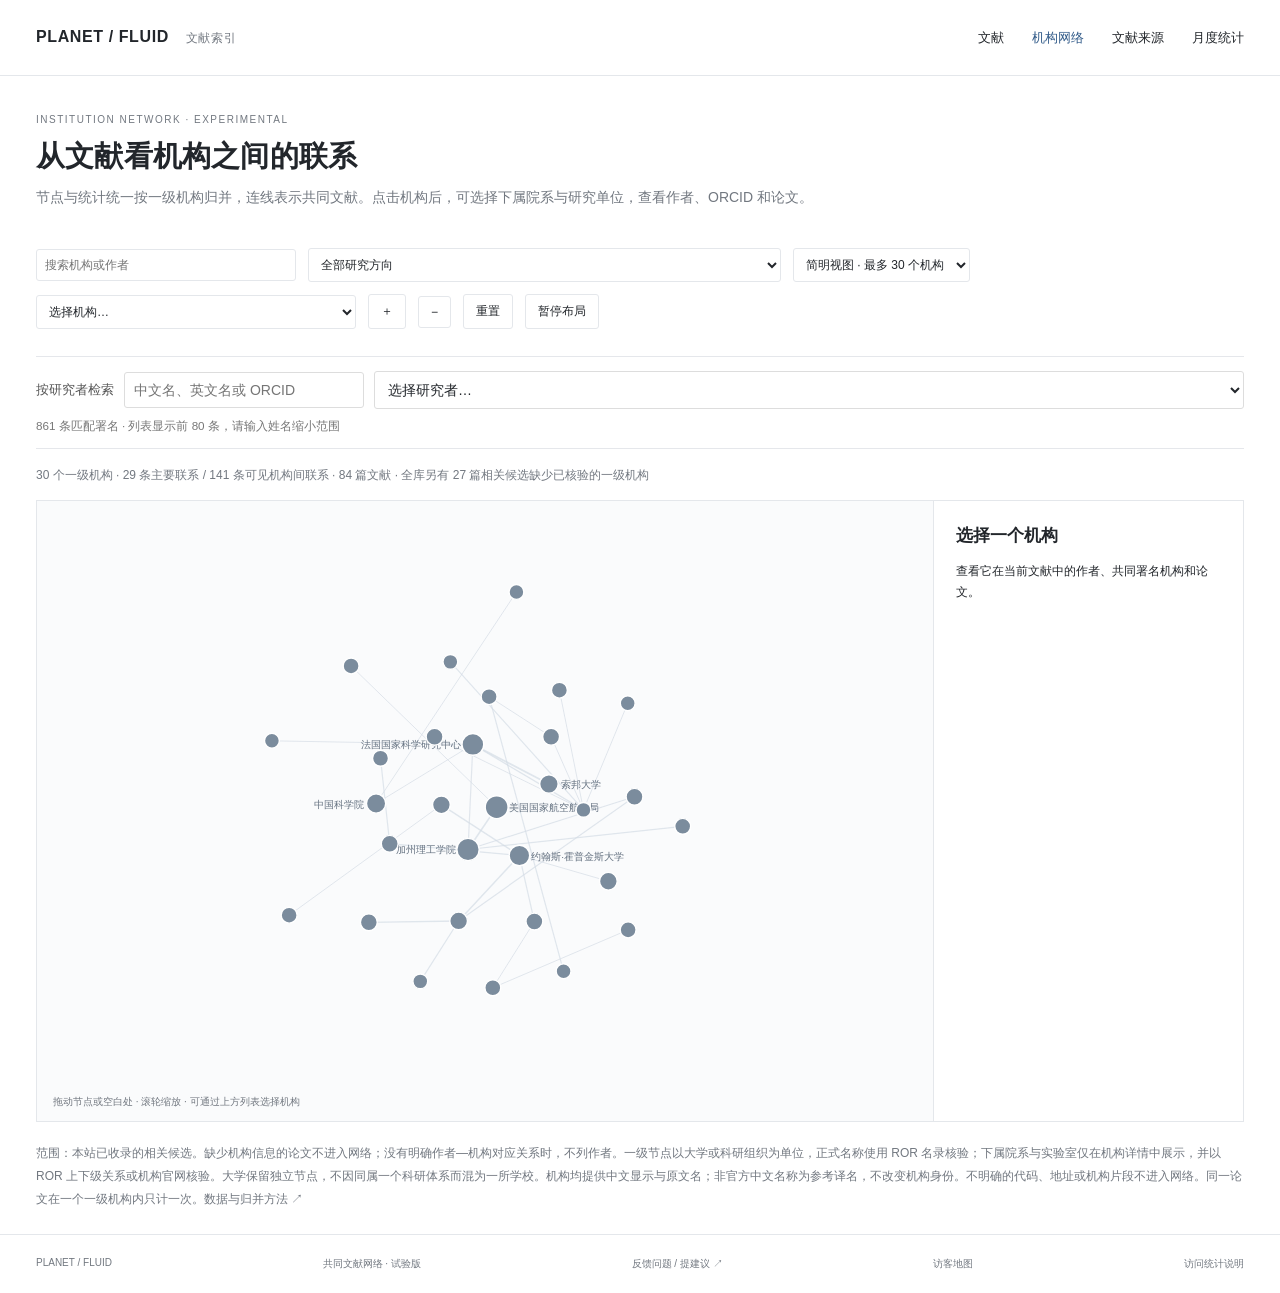
==== commit f0dba9a4: "Add aggregate visitor map" ====
--- a/network.html
+++ b/network.html
@@ -1 +1 @@
-<!doctype html><html lang="zh-CN"><head><meta charset="utf-8"><meta name="viewport" content="width=device-width,initial-scale=1"><title>机构网络 · 行星与流体</title><link rel="icon" href="favicon.svg"><link rel="stylesheet" href="style.css?v=20260927-visitor-stats"></head><body><header><a class="brand" href="./">PLANET / FLUID <small>文献索引</small></a><nav aria-label="主导航"><a href="./">文献</a><a class="current" href="network.html">机构网络</a><a href="sources.html">文献来源</a><a href="sources.html#statistics">月度统计</a></nav></header><main class="network-main"><section class="intro-header"><div class="eyebrow">INSTITUTION NETWORK · EXPERIMENTAL</div><h1>从文献看机构之间的联系</h1><p>节点与统计统一按一级机构归并，连线表示共同文献。点击机构后，可选择下属院系与研究单位，查看作者、ORCID 和论文。</p></section><div class="graph-toolbar"><input id="institution-search" type="search" aria-label="搜索机构或作者" placeholder="搜索机构或作者"><select id="network-topic" aria-label="筛选研究方向"><option value="all">全部研究方向</option></select><select id="min-papers" aria-label="最少文献数"><option value="overview" selected>简明视图 · 最多 30 个机构</option><option value="2">至少 2 篇文献的机构</option><option value="1">全部机构</option></select><select id="institution-select" class="institution-select" aria-label="选择机构"><option value="">选择机构…</option></select><button id="zoom-in" aria-label="放大网络">＋</button><button id="zoom-out" aria-label="缩小网络">−</button><button id="reset-graph">重置</button><button id="pause-graph">暂停布局</button></div><div class="researcher-toolbar"><label for="researcher-search">按研究者检索</label><input id="researcher-search" type="search" aria-label="检索研究者姓名或 ORCID" placeholder="中文名、英文名或 ORCID"><select id="researcher-select" aria-label="选择研究者"><option value="">选择研究者…</option></select><button id="clear-researcher" type="button" hidden>清除研究者</button><small id="researcher-count" aria-live="polite"></small></div><div id="graph-stats" class="graph-stats" role="status">正在构建机构网络…</div><div class="graph-layout"><div class="graph-canvas"><svg id="graph" viewBox="0 0 900 620" role="group" aria-label="机构共同文献网络"></svg><div class="graph-hint">拖动节点或空白处 · 滚轮缩放 · 可通过上方列表选择机构</div></div><aside id="graph-detail" class="graph-detail"><h2>选择一个机构</h2><p>查看它在当前文献中的作者、共同署名机构和论文。</p><p>机构信息只反映论文署名，不能据此判断作者目前的任职关系。</p></aside></div><p class="network-disclaimer">范围：本站已收录的相关候选。缺少机构信息的论文不进入网络；没有明确作者—机构对应关系时，不列作者。一级节点以大学或科研组织为单位，正式名称使用 ROR 名录核验；下属院系与实验室仅在机构详情中展示，并以 ROR 上下级关系或机构官网核验。大学保留独立节点，不因同属一个科研体系而混为一所学校。机构均提供中文显示与原文名；非官方中文名称为参考译名，不改变机构身份。不明确的代码、地址或机构片段不进入网络。同一论文在一个一级机构内只计一次。<a href="sources.html">数据与归并方法 ↗</a></p></main><footer><span>PLANET / FLUID</span><span>共同文献网络 · 试验版</span><a href="mailto:pku_junyang_group@163.com?subject=%E6%96%87%E7%8C%AE%E9%9B%B7%E8%BE%BE%EF%BC%9A%E9%97%AE%E9%A2%98%E5%8F%8D%E9%A6%88%E4%B8%8E%E5%BB%BA%E8%AE%AE" aria-label="给管理员发邮件：pku_junyang_group@163.com">反馈问题 / 提建议 ↗</a><a class="visitor-privacy-link" href="sources.html#visitor-privacy">访问统计说明</a><details class="visitor-stats" data-visitor-stats hidden></details></footer><script src="network.js?v=20260924-researchers" defer></script><script src="stats-config.js?v=20260927" defer></script><script src="visitor-stats.js?v=20260927" defer></script></body></html>
+<!doctype html><html lang="zh-CN"><head><meta charset="utf-8"><meta name="viewport" content="width=device-width,initial-scale=1"><title>机构网络 · 行星与流体</title><link rel="icon" href="favicon.svg"><link rel="stylesheet" href="style.css?v=20260927-visitor-stats"></head><body><header><a class="brand" href="./">PLANET / FLUID <small>文献索引</small></a><nav aria-label="主导航"><a href="./">文献</a><a class="current" href="network.html">机构网络</a><a href="sources.html">文献来源</a><a href="sources.html#statistics">月度统计</a></nav></header><main class="network-main"><section class="intro-header"><div class="eyebrow">INSTITUTION NETWORK · EXPERIMENTAL</div><h1>从文献看机构之间的联系</h1><p>节点与统计统一按一级机构归并，连线表示共同文献。点击机构后，可选择下属院系与研究单位，查看作者、ORCID 和论文。</p></section><div class="graph-toolbar"><input id="institution-search" type="search" aria-label="搜索机构或作者" placeholder="搜索机构或作者"><select id="network-topic" aria-label="筛选研究方向"><option value="all">全部研究方向</option></select><select id="min-papers" aria-label="最少文献数"><option value="overview" selected>简明视图 · 最多 30 个机构</option><option value="2">至少 2 篇文献的机构</option><option value="1">全部机构</option></select><select id="institution-select" class="institution-select" aria-label="选择机构"><option value="">选择机构…</option></select><button id="zoom-in" aria-label="放大网络">＋</button><button id="zoom-out" aria-label="缩小网络">−</button><button id="reset-graph">重置</button><button id="pause-graph">暂停布局</button></div><div class="researcher-toolbar"><label for="researcher-search">按研究者检索</label><input id="researcher-search" type="search" aria-label="检索研究者姓名或 ORCID" placeholder="中文名、英文名或 ORCID"><select id="researcher-select" aria-label="选择研究者"><option value="">选择研究者…</option></select><button id="clear-researcher" type="button" hidden>清除研究者</button><small id="researcher-count" aria-live="polite"></small></div><div id="graph-stats" class="graph-stats" role="status">正在构建机构网络…</div><div class="graph-layout"><div class="graph-canvas"><svg id="graph" viewBox="0 0 900 620" role="group" aria-label="机构共同文献网络"></svg><div class="graph-hint">拖动节点或空白处 · 滚轮缩放 · 可通过上方列表选择机构</div></div><aside id="graph-detail" class="graph-detail"><h2>选择一个机构</h2><p>查看它在当前文献中的作者、共同署名机构和论文。</p><p>机构信息只反映论文署名，不能据此判断作者目前的任职关系。</p></aside></div><p class="network-disclaimer">范围：本站已收录的相关候选。缺少机构信息的论文不进入网络；没有明确作者—机构对应关系时，不列作者。一级节点以大学或科研组织为单位，正式名称使用 ROR 名录核验；下属院系与实验室仅在机构详情中展示，并以 ROR 上下级关系或机构官网核验。大学保留独立节点，不因同属一个科研体系而混为一所学校。机构均提供中文显示与原文名；非官方中文名称为参考译名，不改变机构身份。不明确的代码、地址或机构片段不进入网络。同一论文在一个一级机构内只计一次。<a href="sources.html">数据与归并方法 ↗</a></p></main><footer><span>PLANET / FLUID</span><span>共同文献网络 · 试验版</span><a href="mailto:pku_junyang_group@163.com?subject=%E6%96%87%E7%8C%AE%E9%9B%B7%E8%BE%BE%EF%BC%9A%E9%97%AE%E9%A2%98%E5%8F%8D%E9%A6%88%E4%B8%8E%E5%BB%BA%E8%AE%AE" aria-label="给管理员发邮件：pku_junyang_group@163.com">反馈问题 / 提建议 ↗</a><a class="visitor-map-link" href="visitors.html">访客地图</a><a class="visitor-privacy-link" href="sources.html#visitor-privacy">访问统计说明</a><details class="visitor-stats" data-visitor-stats hidden></details></footer><script src="network.js?v=20260924-researchers" defer></script><script src="stats-config.js?v=20260927" defer></script><script src="visitor-stats.js?v=20260927" defer></script></body></html>
--- a/style.css
+++ b/style.css
@@ -81,3 +81,30 @@
 .visitor-stats-detail{padding:9px 0 0;line-height:1.6}
 .visitor-stats-detail p{margin:3px 0;overflow-wrap:anywhere}
 .visitor-stats-detail a{color:var(--accent)}
+
+/* Visitor geography is deliberately understated and shows aggregated countries only. */
+.visitor-map-link{color:var(--muted);white-space:nowrap}
+.visitor-map-page{max-width:1200px;padding-bottom:36px}
+.visitor-map-page .intro-header{padding-bottom:22px}
+.visitor-map-stats{display:flex;flex-wrap:wrap;gap:20px;border-top:1px solid var(--line);border-bottom:1px solid var(--line);padding:13px 0;color:var(--muted);font-size:11px}
+.visitor-map-stats span:first-child{color:var(--ink);font-weight:600}
+.visitor-map-layout{display:grid;grid-template-columns:minmax(0,1fr) 230px;gap:24px;margin-top:24px}
+.visitor-map-panel{min-width:0;border:1px solid var(--line);background:#fbfcfd;padding:16px}
+#visitor-map{display:block;width:100%;height:auto;min-height:260px}
+.map-country{stroke:#fff;stroke-width:.65;vector-effect:non-scaling-stroke;transition:fill .15s ease;outline:none}
+.map-country:hover,.map-country:focus{stroke:#244a70;stroke-width:1.4}
+.map-level-0{fill:#e8ecf0}.map-level-1{fill:#cbd9e6}.map-level-2{fill:#9fbad1}.map-level-3{fill:#658eb5}.map-level-4{fill:#315f8f}
+.visitor-map-legend{display:flex;align-items:center;gap:4px;justify-content:flex-end;color:var(--muted);font-size:10px}
+.visitor-map-legend i{display:block;width:20px;height:8px;margin-left:2px}
+.visitor-map-focus{min-height:20px;margin:12px 0 0;color:var(--muted);font-size:11px}
+.visitor-map-aside{border-top:1px solid var(--line);padding-top:17px}
+.visitor-map-aside h2{font-size:15px}
+.visitor-map-aside p{font-size:11px;line-height:1.6;color:var(--muted)}
+#visitor-country-list{list-style:none;margin:16px 0;padding:0;max-height:500px;overflow-y:auto}
+#visitor-country-list li{display:grid;grid-template-columns:minmax(0,1fr) auto;gap:2px 8px;border-bottom:1px solid var(--line);padding:10px 0;font-size:11px}
+#visitor-country-list strong{font-weight:600;color:var(--ink);font-variant-numeric:tabular-nums}
+#visitor-country-list small{grid-column:1/-1;color:var(--muted);font-size:10px}
+.visitor-map-note{max-width:900px;margin:22px 0;color:var(--muted);font-size:11px;line-height:1.8}
+.visitor-map-note a{color:var(--accent)}
+@media(max-width:850px){.visitor-map-layout{grid-template-columns:1fr}.visitor-map-aside{padding-top:20px}#visitor-country-list{display:grid;grid-template-columns:repeat(2,minmax(0,1fr));gap:0 18px;max-height:none}}
+@media(max-width:550px){.visitor-map-stats{gap:8px 16px}.visitor-map-panel{padding:8px}#visitor-map{min-height:190px}.visitor-map-legend i{width:15px}#visitor-country-list{grid-template-columns:1fr}}
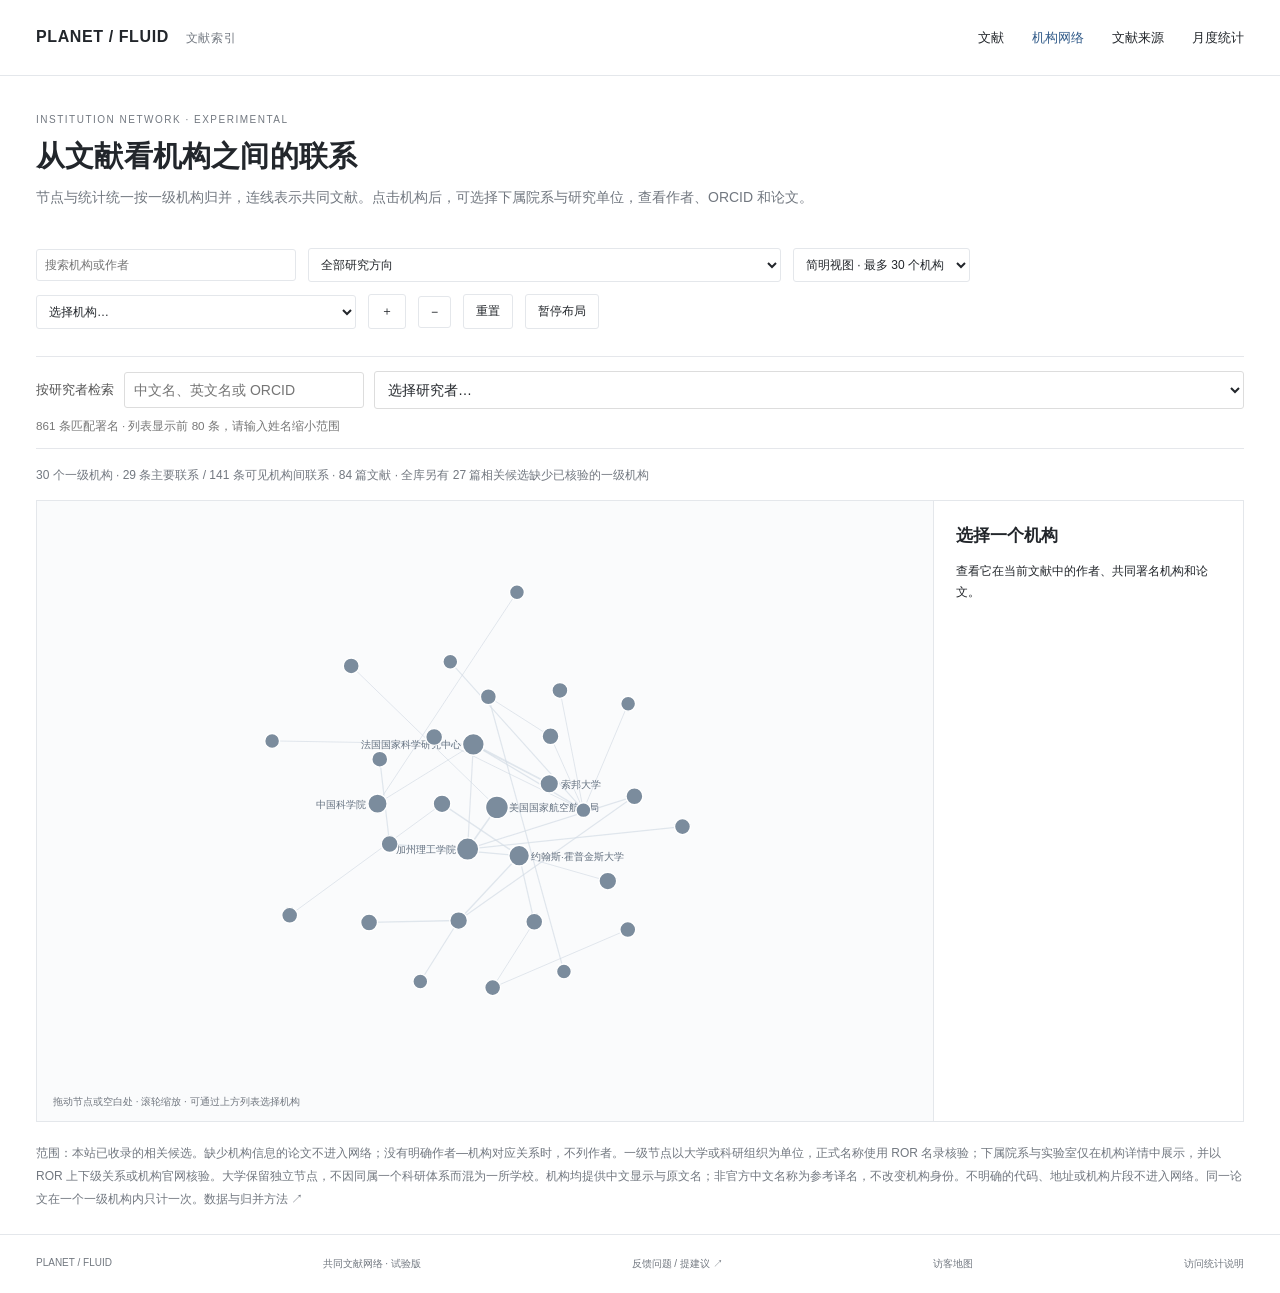
==== commit f8c276fa: "Zoom to all of China from Taiwan on visitor map" ====
--- a/network.html
+++ b/network.html
@@ -1 +1 @@
-<!doctype html><html lang="zh-CN"><head><meta charset="utf-8"><meta name="viewport" content="width=device-width,initial-scale=1"><title>机构网络 · 行星与流体</title><link rel="icon" href="favicon.svg"><link rel="stylesheet" href="style.css?v=20260927-visitor-stats"></head><body><header><a class="brand" href="./">PLANET / FLUID <small>文献索引</small></a><nav aria-label="主导航"><a href="./">文献</a><a class="current" href="network.html">机构网络</a><a href="sources.html">文献来源</a><a href="sources.html#statistics">月度统计</a></nav></header><main class="network-main"><section class="intro-header"><div class="eyebrow">INSTITUTION NETWORK · EXPERIMENTAL</div><h1>从文献看机构之间的联系</h1><p>节点与统计统一按一级机构归并，连线表示共同文献。点击机构后，可选择下属院系与研究单位，查看作者、ORCID 和论文。</p></section><div class="graph-toolbar"><input id="institution-search" type="search" aria-label="搜索机构或作者" placeholder="搜索机构或作者"><select id="network-topic" aria-label="筛选研究方向"><option value="all">全部研究方向</option></select><select id="min-papers" aria-label="最少文献数"><option value="overview" selected>简明视图 · 最多 30 个机构</option><option value="2">至少 2 篇文献的机构</option><option value="1">全部机构</option></select><select id="institution-select" class="institution-select" aria-label="选择机构"><option value="">选择机构…</option></select><button id="zoom-in" aria-label="放大网络">＋</button><button id="zoom-out" aria-label="缩小网络">−</button><button id="reset-graph">重置</button><button id="pause-graph">暂停布局</button></div><div class="researcher-toolbar"><label for="researcher-search">按研究者检索</label><input id="researcher-search" type="search" aria-label="检索研究者姓名或 ORCID" placeholder="中文名、英文名或 ORCID"><select id="researcher-select" aria-label="选择研究者"><option value="">选择研究者…</option></select><button id="clear-researcher" type="button" hidden>清除研究者</button><small id="researcher-count" aria-live="polite"></small></div><div id="graph-stats" class="graph-stats" role="status">正在构建机构网络…</div><div class="graph-layout"><div class="graph-canvas"><svg id="graph" viewBox="0 0 900 620" role="group" aria-label="机构共同文献网络"></svg><div class="graph-hint">拖动节点或空白处 · 滚轮缩放 · 可通过上方列表选择机构</div></div><aside id="graph-detail" class="graph-detail"><h2>选择一个机构</h2><p>查看它在当前文献中的作者、共同署名机构和论文。</p><p>机构信息只反映论文署名，不能据此判断作者目前的任职关系。</p></aside></div><p class="network-disclaimer">范围：本站已收录的相关候选。缺少机构信息的论文不进入网络；没有明确作者—机构对应关系时，不列作者。一级节点以大学或科研组织为单位，正式名称使用 ROR 名录核验；下属院系与实验室仅在机构详情中展示，并以 ROR 上下级关系或机构官网核验。大学保留独立节点，不因同属一个科研体系而混为一所学校。机构均提供中文显示与原文名；非官方中文名称为参考译名，不改变机构身份。不明确的代码、地址或机构片段不进入网络。同一论文在一个一级机构内只计一次。<a href="sources.html">数据与归并方法 ↗</a></p></main><footer><span>PLANET / FLUID</span><span>共同文献网络 · 试验版</span><a href="mailto:pku_junyang_group@163.com?subject=%E6%96%87%E7%8C%AE%E9%9B%B7%E8%BE%BE%EF%BC%9A%E9%97%AE%E9%A2%98%E5%8F%8D%E9%A6%88%E4%B8%8E%E5%BB%BA%E8%AE%AE" aria-label="给管理员发邮件：pku_junyang_group@163.com">反馈问题 / 提建议 ↗</a><a class="visitor-map-link" href="visitors.html">访客地图</a><a class="visitor-privacy-link" href="sources.html#visitor-privacy">访问统计说明</a><details class="visitor-stats" data-visitor-stats hidden></details></footer><script src="network.js?v=20260924-researchers" defer></script><script src="stats-config.js?v=20260927" defer></script><script src="visitor-stats.js?v=20260927" defer></script></body></html>
+<!doctype html><html lang="zh-CN"><head><meta charset="utf-8"><meta name="viewport" content="width=device-width,initial-scale=1"><title>机构网络 · 行星与流体</title><link rel="icon" href="favicon.svg"><link rel="stylesheet" href="style.css?v=20260927-visitor-stats"></head><body><header><a class="brand" href="./">PLANET / FLUID <small>文献索引</small></a><nav aria-label="主导航"><a href="./">文献</a><a class="current" href="network.html">机构网络</a><a href="sources.html">文献来源</a><a href="sources.html#statistics">月度统计</a></nav></header><main class="network-main"><section class="intro-header"><div class="eyebrow">INSTITUTION NETWORK · EXPERIMENTAL</div><h1>从文献看机构之间的联系</h1><p>节点与统计统一按一级机构归并，连线表示共同文献。点击机构后，可选择下属院系与研究单位，查看作者、ORCID 和论文。</p></section><div class="graph-toolbar"><input id="institution-search" type="search" aria-label="搜索机构或作者" placeholder="搜索机构或作者"><select id="network-topic" aria-label="筛选研究方向"><option value="all">全部研究方向</option></select><select id="min-papers" aria-label="最少文献数"><option value="overview" selected>简明视图 · 最多 30 个机构</option><option value="2">至少 2 篇文献的机构</option><option value="1">全部机构</option></select><select id="institution-select" class="institution-select" aria-label="选择机构"><option value="">选择机构…</option></select><button id="zoom-in" aria-label="放大网络">＋</button><button id="zoom-out" aria-label="缩小网络">−</button><button id="reset-graph">重置</button><button id="pause-graph">暂停布局</button></div><div class="researcher-toolbar"><label for="researcher-search">按研究者检索</label><input id="researcher-search" type="search" aria-label="检索研究者姓名或 ORCID" placeholder="中文名、英文名或 ORCID"><select id="researcher-select" aria-label="选择研究者"><option value="">选择研究者…</option></select><button id="clear-researcher" type="button" hidden>清除研究者</button><small id="researcher-count" aria-live="polite"></small></div><div id="graph-stats" class="graph-stats" role="status">正在构建机构网络…</div><div class="graph-layout"><div class="graph-canvas"><svg id="graph" viewBox="0 0 900 620" role="group" aria-label="机构共同文献网络"></svg><div class="graph-hint">拖动节点或空白处 · 滚轮缩放 · 可通过上方列表选择机构</div></div><aside id="graph-detail" class="graph-detail"><h2>选择一个机构</h2><p>查看它在当前文献中的作者、共同署名机构和论文。</p><p>机构信息只反映论文署名，不能据此判断作者目前的任职关系。</p></aside></div><p class="network-disclaimer">范围：本站已收录的相关候选。缺少机构信息的论文不进入网络；没有明确作者—机构对应关系时，不列作者。一级节点以大学或科研组织为单位，正式名称使用 ROR 名录核验；下属院系与实验室仅在机构详情中展示，并以 ROR 上下级关系或机构官网核验。大学保留独立节点，不因同属一个科研体系而混为一所学校。机构均提供中文显示与原文名；非官方中文名称为参考译名，不改变机构身份。不明确的代码、地址或机构片段不进入网络。同一论文在一个一级机构内只计一次。<a href="sources.html">数据与归并方法 ↗</a></p></main><footer><span>PLANET / FLUID</span><span>共同文献网络 · 试验版</span><a href="mailto:pku_junyang_group@163.com?subject=%E6%96%87%E7%8C%AE%E9%9B%B7%E8%BE%BE%EF%BC%9A%E9%97%AE%E9%A2%98%E5%8F%8D%E9%A6%88%E4%B8%8E%E5%BB%BA%E8%AE%AE" aria-label="给管理员发邮件：pku_junyang_group@163.com">反馈问题 / 提建议 ↗</a><a class="visitor-map-link" href="visitors.html">访客地图</a><a class="visitor-privacy-link" href="sources.html#visitor-privacy">访问统计说明</a><details class="visitor-stats" data-visitor-stats hidden></details></footer><script src="network.js?v=20260924-researchers" defer></script><script src="stats-config.js?v=20260927" defer></script><script src="visitor-stats.js?v=20260928-china-focus" defer></script></body></html>
--- a/style.css
+++ b/style.css
@@ -82,17 +82,20 @@
 .visitor-stats-detail p{margin:3px 0;overflow-wrap:anywhere}
 .visitor-stats-detail a{color:var(--accent)}
 
-/* Visitor geography is deliberately understated and shows aggregated countries only. */
+/* Visitor geography stays understated while showing country totals and approximate city markers. */
 .visitor-map-link{color:var(--muted);white-space:nowrap}
 .visitor-map-page{max-width:1200px;padding-bottom:36px}
 .visitor-map-page .intro-header{padding-bottom:22px}
 .visitor-map-stats{display:flex;flex-wrap:wrap;gap:20px;border-top:1px solid var(--line);border-bottom:1px solid var(--line);padding:13px 0;color:var(--muted);font-size:11px}
 .visitor-map-stats span:first-child{color:var(--ink);font-weight:600}
 .visitor-map-layout{display:grid;grid-template-columns:minmax(0,1fr) 230px;gap:24px;margin-top:24px}
-.visitor-map-panel{min-width:0;border:1px solid var(--line);background:#fbfcfd;padding:16px}
+.visitor-map-panel{position:relative;min-width:0;border:1px solid var(--line);background:#fbfcfd;padding:16px}
 #visitor-map{display:block;width:100%;height:auto;min-height:260px}
 .map-country{stroke:#fff;stroke-width:.65;vector-effect:non-scaling-stroke;transition:fill .15s ease;outline:none}
 .map-country:hover,.map-country:focus{stroke:#244a70;stroke-width:1.4}
+.map-country.map-active{stroke:#244a70;stroke-width:1.4;filter:brightness(.87)}
+.visitor-map-reset{position:absolute;right:20px;top:20px;border:1px solid var(--line);background:#fff;padding:5px 9px;color:var(--ink);font-size:11px;cursor:pointer}
+.visitor-map-reset[hidden]{display:none}
 .map-level-0{fill:#e8ecf0}.map-level-1{fill:#cbd9e6}.map-level-2{fill:#9fbad1}.map-level-3{fill:#658eb5}.map-level-4{fill:#315f8f}
 .visitor-map-legend{display:flex;align-items:center;gap:4px;justify-content:flex-end;color:var(--muted);font-size:10px}
 .visitor-map-legend i{display:block;width:20px;height:8px;margin-left:2px}
@@ -108,3 +111,11 @@
 .visitor-map-note a{color:var(--accent)}
 @media(max-width:850px){.visitor-map-layout{grid-template-columns:1fr}.visitor-map-aside{padding-top:20px}#visitor-country-list{display:grid;grid-template-columns:repeat(2,minmax(0,1fr));gap:0 18px;max-height:none}}
 @media(max-width:550px){.visitor-map-stats{gap:8px 16px}.visitor-map-panel{padding:8px}#visitor-map{min-height:190px}.visitor-map-legend i{width:15px}#visitor-country-list{grid-template-columns:1fr}}
+.map-city{fill:#2d5d8b;stroke:#fff;stroke-width:1.25;vector-effect:non-scaling-stroke;cursor:help;outline:none}
+.map-city:hover,.map-city:focus{fill:#173e63;stroke:#fff;stroke-width:2}
+#visitor-city-list{list-style:none;margin:12px 0 0;padding:0;max-height:350px;overflow-y:auto}
+#visitor-city-list li{display:grid;grid-template-columns:minmax(0,1fr) auto;gap:2px 8px;border-bottom:1px solid var(--line);padding:8px 0;font-size:11px}
+#visitor-city-list strong{font-weight:600;color:var(--ink);font-variant-numeric:tabular-nums}
+#visitor-city-list small{grid-column:1/-1;color:var(--muted);font-size:10px}
+@media(max-width:850px){#visitor-city-list{display:grid;grid-template-columns:repeat(2,minmax(0,1fr));gap:0 18px;max-height:none}}
+@media(max-width:550px){#visitor-city-list{grid-template-columns:1fr}}
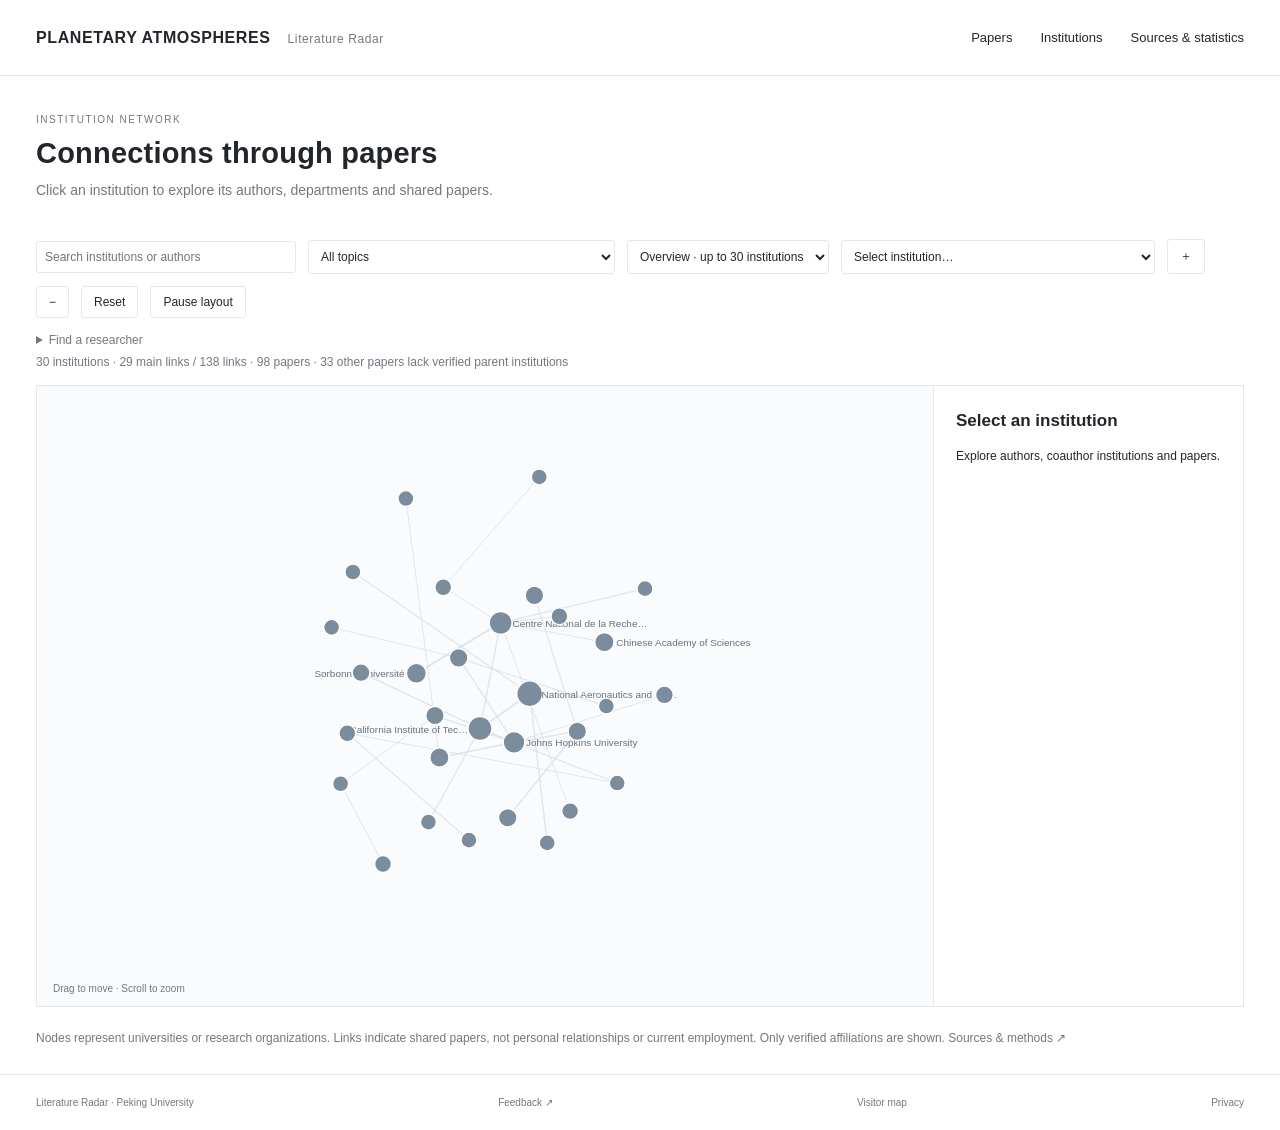
==== commit fb9e4a44: "Simplify English paper list and add shared recommendations" ====
--- a/network.html
+++ b/network.html
@@ -1 +1 @@
-<!doctype html><html lang="zh-CN"><head><meta charset="utf-8"><meta name="viewport" content="width=device-width,initial-scale=1"><title>机构网络 · 行星与流体</title><link rel="icon" href="favicon.svg"><link rel="stylesheet" href="style.css?v=20260927-visitor-stats"></head><body><header><a class="brand" href="./">PLANET / FLUID <small>文献索引</small></a><nav aria-label="主导航"><a href="./">文献</a><a class="current" href="network.html">机构网络</a><a href="sources.html">文献来源</a><a href="sources.html#statistics">月度统计</a></nav></header><main class="network-main"><section class="intro-header"><div class="eyebrow">INSTITUTION NETWORK · EXPERIMENTAL</div><h1>从文献看机构之间的联系</h1><p>节点与统计统一按一级机构归并，连线表示共同文献。点击机构后，可选择下属院系与研究单位，查看作者、ORCID 和论文。</p></section><div class="graph-toolbar"><input id="institution-search" type="search" aria-label="搜索机构或作者" placeholder="搜索机构或作者"><select id="network-topic" aria-label="筛选研究方向"><option value="all">全部研究方向</option></select><select id="min-papers" aria-label="最少文献数"><option value="overview" selected>简明视图 · 最多 30 个机构</option><option value="2">至少 2 篇文献的机构</option><option value="1">全部机构</option></select><select id="institution-select" class="institution-select" aria-label="选择机构"><option value="">选择机构…</option></select><button id="zoom-in" aria-label="放大网络">＋</button><button id="zoom-out" aria-label="缩小网络">−</button><button id="reset-graph">重置</button><button id="pause-graph">暂停布局</button></div><div class="researcher-toolbar"><label for="researcher-search">按研究者检索</label><input id="researcher-search" type="search" aria-label="检索研究者姓名或 ORCID" placeholder="中文名、英文名或 ORCID"><select id="researcher-select" aria-label="选择研究者"><option value="">选择研究者…</option></select><button id="clear-researcher" type="button" hidden>清除研究者</button><small id="researcher-count" aria-live="polite"></small></div><div id="graph-stats" class="graph-stats" role="status">正在构建机构网络…</div><div class="graph-layout"><div class="graph-canvas"><svg id="graph" viewBox="0 0 900 620" role="group" aria-label="机构共同文献网络"></svg><div class="graph-hint">拖动节点或空白处 · 滚轮缩放 · 可通过上方列表选择机构</div></div><aside id="graph-detail" class="graph-detail"><h2>选择一个机构</h2><p>查看它在当前文献中的作者、共同署名机构和论文。</p><p>机构信息只反映论文署名，不能据此判断作者目前的任职关系。</p></aside></div><p class="network-disclaimer">范围：本站已收录的相关候选。缺少机构信息的论文不进入网络；没有明确作者—机构对应关系时，不列作者。一级节点以大学或科研组织为单位，正式名称使用 ROR 名录核验；下属院系与实验室仅在机构详情中展示，并以 ROR 上下级关系或机构官网核验。大学保留独立节点，不因同属一个科研体系而混为一所学校。机构均提供中文显示与原文名；非官方中文名称为参考译名，不改变机构身份。不明确的代码、地址或机构片段不进入网络。同一论文在一个一级机构内只计一次。<a href="sources.html">数据与归并方法 ↗</a></p></main><footer><span>PLANET / FLUID</span><span>共同文献网络 · 试验版</span><a href="mailto:pku_junyang_group@163.com?subject=%E6%96%87%E7%8C%AE%E9%9B%B7%E8%BE%BE%EF%BC%9A%E9%97%AE%E9%A2%98%E5%8F%8D%E9%A6%88%E4%B8%8E%E5%BB%BA%E8%AE%AE" aria-label="给管理员发邮件：pku_junyang_group@163.com">反馈问题 / 提建议 ↗</a><a class="visitor-map-link" href="visitors.html">访客地图</a><a class="visitor-privacy-link" href="sources.html#visitor-privacy">访问统计说明</a><details class="visitor-stats" data-visitor-stats hidden></details></footer><script src="network.js?v=20260924-researchers" defer></script><script src="stats-config.js?v=20260927" defer></script><script src="visitor-stats.js?v=20260928-china-focus" defer></script></body></html>
+<!doctype html><html lang="en"><head><meta charset="utf-8"><meta name="viewport" content="width=device-width,initial-scale=1"><title>Institutions · Literature Radar</title><link rel="icon" href="favicon.svg"><link rel="stylesheet" href="style.css?v=20261015-compact"></head><body><header><a class="brand" href="./">PLANETARY ATMOSPHERES <small>Literature Radar</small></a><nav aria-label="Main navigation"><a href="./">Papers</a><a href="network.html">Institutions</a><a href="sources.html">Sources &amp; statistics</a></nav></header><main class="network-main"><section class="intro-header"><div class="eyebrow">INSTITUTION NETWORK</div><h1>Connections through papers</h1><p>Click an institution to explore its authors, departments and shared papers.</p></section><div class="graph-toolbar"><input id="institution-search" type="search" aria-label="Search institutions or authors" placeholder="Search institutions or authors"><select id="network-topic" aria-label="Research topic"><option value="all">All topics</option></select><select id="min-papers" aria-label="Minimum paper count"><option value="overview" selected>Overview · up to 30 institutions</option><option value="2">At least 2 papers</option><option value="1">All institutions</option></select><select id="institution-select" class="institution-select" aria-label="Select institution"><option value="">Select institution…</option></select><button id="zoom-in" aria-label="Zoom in">＋</button><button id="zoom-out" aria-label="Zoom out">−</button><button id="reset-graph">Reset</button><button id="pause-graph">Pause layout</button></div><details class="researcher-search-panel"><summary>Find a researcher</summary><div class="researcher-toolbar"><label for="researcher-search">Researcher</label><input id="researcher-search" type="search" aria-label="Search author name or ORCID" placeholder="Name or ORCID"><select id="researcher-select" aria-label="Select researcher"><option value="">Select researcher…</option></select><button id="clear-researcher" type="button" hidden>Clear researcher</button><small id="researcher-count" aria-live="polite"></small></div></details><div id="graph-stats" class="graph-stats" role="status">Loading institutions…</div><div class="graph-layout"><div class="graph-canvas"><svg id="graph" viewBox="0 0 900 620" role="group" aria-label="Institution coauthorship network"></svg><div class="graph-hint">Drag to move · Scroll to zoom</div></div><aside id="graph-detail" class="graph-detail"><h2>Select an institution</h2><p>Explore authors, coauthor institutions and papers.</p></aside></div><p class="network-disclaimer">Nodes represent universities or research organizations. Links indicate shared papers, not personal relationships or current employment. Only verified affiliations are shown. <a href="sources.html">Sources &amp; methods ↗</a></p></main><footer><span>Literature Radar · Peking University</span><a href="mailto:pku_junyang_group@163.com?subject=Literature%20Radar%20feedback">Feedback ↗</a><a href="visitors.html">Visitor map</a><a href="sources.html#visitor-privacy">Privacy</a><details class="visitor-stats" data-visitor-stats hidden></details></footer><script src="network.js?v=20261015" defer></script><script src="stats-config.js?v=20260927" defer></script><script src="visitor-stats.js?v=20261015" defer></script></body></html>
--- a/style.css
+++ b/style.css
@@ -119,3 +119,62 @@
 #visitor-city-list small{grid-column:1/-1;color:var(--muted);font-size:10px}
 @media(max-width:850px){#visitor-city-list{display:grid;grid-template-columns:repeat(2,minmax(0,1fr));gap:0 18px;max-height:none}}
 @media(max-width:550px){#visitor-city-list{grid-template-columns:1fr}}
+
+/* A single ordered blue scale: colour encodes daily publication counts. */
+.publication-timeline{margin:26px 0 2px;padding:20px 24px 17px;border:1px solid var(--line);border-radius:8px;background:#fbfcfe}
+.publication-timeline[hidden]{display:none}
+.timeline-heading{display:flex;justify-content:space-between;align-items:center;gap:16px}
+.timeline-heading h2{font-size:16px;font-weight:600}
+.timeline-heading h2 small{margin-left:10px;color:var(--muted);font-size:11px;font-weight:400}
+.timeline-heading p{margin:7px 0 0;font-size:11px;color:var(--muted)}
+.timeline-views{display:flex;gap:3px;padding:3px;border:1px solid var(--line);border-radius:5px;background:#fff}
+.timeline-views button{border:0;background:transparent;padding:5px 10px;font-size:11px;color:var(--muted)}
+.timeline-views button[aria-pressed=true]{background:#e9eff6;color:#335c8a;font-weight:600}
+.timeline-navigation{display:flex;align-items:center;gap:8px;margin:16px 0 12px;font-size:11px;color:var(--muted)}
+.timeline-navigation button{padding:4px 9px;background:#fff;font-size:11px}
+.timeline-navigation button:disabled{opacity:.45;cursor:default}
+#timeline-window{font-variant-numeric:tabular-nums;min-width:168px;text-align:center}
+#timeline-latest{margin-left:auto}
+.timeline-plot{position:relative}
+.timeline-days{display:flex;width:100%;height:54px;gap:2px;touch-action:pan-y;user-select:none}
+.timeline-day{flex:1;min-width:0;height:100%;padding:0;border:0;border-radius:2px;transition:opacity .15s ease;position:relative}
+.timeline-day span{display:none;pointer-events:none;font-size:10px;font-variant-numeric:tabular-nums}
+.timeline-days[data-window="30"] .timeline-day span{display:inline}
+.timeline-days[data-window="365"]{gap:1px}
+.timeline-day:hover{box-shadow:inset 0 0 0 1px #23466c}
+.timeline-day:focus-visible{outline:2px solid #23466c;outline-offset:2px;z-index:2}
+.heat-0{background:#e9eef4;color:#7b8795}.heat-1{background:#c2d4e6;color:#2e5276}.heat-2{background:#8faecc;color:#24466b}.heat-3{background:#5c84ad;color:white}.heat-4{background:#2f5a86;color:white}
+.timeline-day.outside-selection{opacity:.35}
+.timeline-selection{position:absolute;top:-3px;height:60px;border:2px solid #254f7b;border-radius:3px;pointer-events:none;box-shadow:0 0 0 2px #fbfcfe}
+.timeline-selection::before,.timeline-selection::after{content:'';position:absolute;top:20px;width:5px;height:16px;background:#254f7b;border:1px solid white;border-radius:2px}
+.timeline-selection::before{left:-4px}.timeline-selection::after{right:-4px}
+.timeline-selection[hidden],.timeline-tooltip[hidden]{display:none}
+.timeline-tooltip{position:absolute;bottom:calc(100% + 7px);transform:translateX(-50%);padding:6px 9px;border-radius:4px;background:#253e58;color:white;white-space:nowrap;pointer-events:none;z-index:3;font-size:11px;box-shadow:0 2px 8px #243f581c}
+.timeline-axis{height:27px;margin-top:9px;position:relative;font-size:10px;color:#85909d;font-variant-numeric:tabular-nums}
+.timeline-axis span{position:absolute;transform:translateX(-50%);white-space:nowrap}
+.timeline-axis span:first-child{transform:none;left:0!important}.timeline-axis span:last-child{transform:translateX(-100%);left:100%!important}
+.timeline-bottom{display:flex;align-items:center;justify-content:space-between;gap:12px;flex-wrap:wrap}
+.timeline-dates{display:flex;gap:8px;align-items:center;flex-wrap:wrap;color:var(--muted);font-size:11px}
+.timeline-dates label{display:flex;align-items:center;gap:6px}
+.timeline-dates input{max-width:138px;padding:5px 7px;font-size:11px;background:#fff}
+#timeline-summary{margin-left:4px;color:#335c8a;line-height:1.6}
+.timeline-legend{display:flex;align-items:center;gap:10px;font-size:10px;color:var(--muted)}
+.timeline-legend span{display:inline-flex;align-items:center;gap:4px;white-space:nowrap}
+.timeline-legend i{display:inline-block;width:13px;height:9px;border-radius:2px}
+.timeline-note{font-size:10px;line-height:1.65;color:#8a929c;margin:12px 0 0}
+@media(max-width:640px){
+ .publication-timeline{margin-top:20px;padding:16px 14px}
+ .timeline-heading{align-items:flex-start;gap:8px}.timeline-heading h2 small{display:block;margin:4px 0 0;font-size:10px}
+ .timeline-views button{padding:5px 7px}.timeline-navigation{gap:5px;flex-wrap:wrap}
+ #timeline-window{min-width:150px}.timeline-navigation button{padding:4px 7px}#timeline-latest{margin-left:0}
+ .timeline-days{height:44px;gap:1px}.timeline-selection{height:50px}.timeline-selection::before,.timeline-selection::after{top:15px}
+ .timeline-dates input{max-width:123px}.timeline-legend{gap:9px}.timeline-heading p{max-width:160px;line-height:1.5}
+ .filter-selects{flex-wrap:wrap;gap:8px 12px}
+}
+
+/* Compact English reading list: details appear only when requested. */
+.compact-index header{min-height:60px}.compact-index .brand{font-size:13px;letter-spacing:.4px}.compact-index .intro-header{display:flex;align-items:baseline;gap:20px;padding:24px 0 20px}.compact-index h1{font-size:25px;margin:0}.compact-index .intro-header p{margin:0;font-size:12px}.compact-index .status-bar{padding:9px 0;font-size:11px}.compact-index .workspace{grid-template-columns:195px minmax(0,1fr);gap:28px;padding-top:22px}.compact-index #research-tags button,.compact-index #content-tags button{min-height:34px;padding:7px 9px}.compact-index #research-tags button>span:first-child,.compact-index #content-tags button>span:first-child{font-size:11px;line-height:1.4}.compact-index #research-tags button>span:last-child{font-size:10px;padding:2px 5px;min-width:23px}.more-tags{margin-top:17px;border-top:1px solid var(--line);padding-top:13px}.more-tags summary{cursor:pointer;color:var(--muted);font-size:11px}#content-tags{display:flex;flex-direction:column;margin-top:10px;max-height:420px;overflow-y:auto}#content-tags button{display:flex;justify-content:space-between;gap:8px;border:0;background:none;text-align:left;font-size:11px;color:var(--muted)}#content-tags button.active{background:var(--soft);color:var(--accent)}.compact-index .feed-heading{margin-bottom:12px}.compact-index .feed-heading h2{font-size:16px}.compact-index .search input{padding:8px 10px}.compact-index .filters{padding-bottom:11px;gap:8px}.compact-index .filter-selects{gap:10px}.compact-index .paper{padding:11px 0}.paper-line{display:flex;align-items:flex-start;gap:14px;justify-content:space-between}.compact-index .paper h3{font-family:inherit;font-size:14px;font-weight:550;line-height:1.45;margin:0;min-width:0}.external-mark{color:#8b96a1;font-size:11px;white-space:nowrap}.paper-info{position:relative;display:flex;flex-wrap:wrap;align-items:baseline;column-gap:10px;padding-right:73px;margin-top:4px;color:var(--muted);font-size:11px;line-height:1.6}.compact-index .authors{font-size:11px;line-height:1.6;color:#6c7480}.compact-index .source{font-weight:400;color:var(--accent)}.compact-index .abstract{flex-basis:100%;margin:0;color:#4b5560;font-size:13px}.abstract>summary{position:absolute;right:0;top:0;font-size:11px;color:var(--accent);cursor:pointer;list-style:none}.abstract>summary::-webkit-details-marker{display:none}.abstract>summary::after{content:' +';color:var(--muted)}.abstract[open]>summary::after{content:' −'}.abstract-body{padding:12px 16px;background:#f7f9fb;border-left:2px solid #c6d4e2;margin:10px -73px 2px 0}.compact-index .abstract-body p{margin:0;font-size:13px;line-height:1.75;white-space:pre-line}.abstract-provenance{display:flex;flex-wrap:wrap;gap:6px 18px;color:var(--muted);font-size:10px;margin-top:12px}.compact-index .paper-actions{margin-top:8px;gap:16px;font-size:11px}.recommend-button{display:flex;align-items:center;gap:5px;border:0;background:transparent;padding:0 2px;color:#8a949f;line-height:1.45;white-space:nowrap}.recommend-button>span:first-child{font-size:19px;line-height:1}.recommend-count{font-size:10px;font-variant-numeric:tabular-nums;min-width:12px}.recommend-button.is-recommended{color:#a97b23}.recommend-button:hover:not(:disabled){color:#a97b23}.recommend-button:disabled{cursor:default;opacity:.6}#recommendation-notice{font-size:11px;color:var(--muted);margin:9px 0}#recommendation-notice:empty{display:none}#recommendation-notice button{border:0;padding:0;background:none;color:var(--accent);font-size:inherit;text-decoration:underline}.compact-index footer{margin-top:35px}.compact-index .publication-timeline{padding:13px 16px 11px;margin-top:18px;border-radius:5px}.compact-index .timeline-heading{margin-bottom:11px;gap:12px}.compact-index .timeline-heading h2{font-size:12px}.compact-index .timeline-navigation{margin:0 auto 0 0;gap:5px}.compact-index .timeline-navigation button{padding:2px 7px}.compact-index .timeline-views{padding:1px}.compact-index .timeline-views button{padding:3px 7px;font-size:10px}.compact-index .timeline-days{height:26px}.compact-index .timeline-selection{height:32px}.compact-index .timeline-selection::before,.compact-index .timeline-selection::after{top:7px;height:14px}.compact-index .timeline-axis{height:20px;margin-top:6px;font-size:9px}.compact-index .timeline-bottom{justify-content:flex-start;gap:8px;font-size:10px}.compact-index .timeline-bottom>button{padding:3px 6px;font-size:10px}.compact-index #timeline-latest{margin-left:0}.compact-index #timeline-summary{margin:0 auto 0 0;font-size:10px}.compact-index .timeline-legend{gap:7px;margin-left:auto;font-size:9px}.compact-index .timeline-note{margin:6px 0 0;font-size:9px}.compact-index .timeline-note:empty{display:none}.custom-dates{position:relative;font-size:10px;color:var(--muted)}.custom-dates>summary{cursor:pointer}.custom-dates .timeline-dates{position:absolute;top:24px;left:0;background:white;border:1px solid var(--line);padding:10px;z-index:5;min-width:175px}.custom-dates .timeline-dates label{font-size:10px;justify-content:space-between;width:100%}
+@media(max-width:900px){.compact-index .workspace{grid-template-columns:165px minmax(0,1fr);gap:20px}.compact-index .intro-header{flex-wrap:wrap;gap:7px}.compact-index .brand small{display:none}.compact-index .timeline-legend{display:none}}
+@media(max-width:640px){.compact-index header{gap:12px;min-height:75px}.compact-index header nav{gap:18px;font-size:11px}.compact-index .intro-header{padding-top:20px}.compact-index h1{font-size:22px}.compact-index .workspace{display:block}.compact-index aside{margin-bottom:17px}.compact-index #research-tags{flex-direction:row;overflow-x:auto;gap:5px}.compact-index #research-tags button{flex:0 0 auto;max-width:180px;border-left:0;min-height:34px}.compact-index #research-tags button.active{border-bottom:2px solid var(--accent)}.more-tags{margin-top:9px;padding-top:9px}.more-tags[open] #content-tags{max-height:180px}.compact-index .paper h3{font-size:13px}.compact-index .paper{padding:12px 0}.paper-info{column-gap:7px}.compact-index .authors{max-width:100%;overflow:hidden;text-overflow:ellipsis;white-space:nowrap}.compact-index .timeline-heading{flex-wrap:wrap;gap:8px}.compact-index .timeline-heading h2{width:100%}.compact-index .timeline-navigation{flex-wrap:nowrap;font-size:10px}.compact-index #timeline-window{min-width:140px}.compact-index .timeline-views button{padding:3px 5px}.compact-index .timeline-bottom{gap:6px}.compact-index #timeline-summary{width:100%;font-size:10px}.compact-index .filter-selects{flex-wrap:wrap;justify-content:flex-start;gap:8px}.compact-index .search{width:65%}.compact-index .search input{font-size:11px}.compact-index .status-bar{font-size:10px}.abstract-body{padding:10px}.compact-index footer{font-size:10px}}
+
+.home-statistics{margin:28px 0 24px;border-top:1px solid var(--line);padding-top:18px}.home-statistics>summary{font-size:13px;color:var(--accent);cursor:pointer}.home-statistics .statistics{border-top:0;margin-top:0;padding-top:18px}.researcher-search-panel>summary{font-size:12px;color:var(--muted);cursor:pointer}
